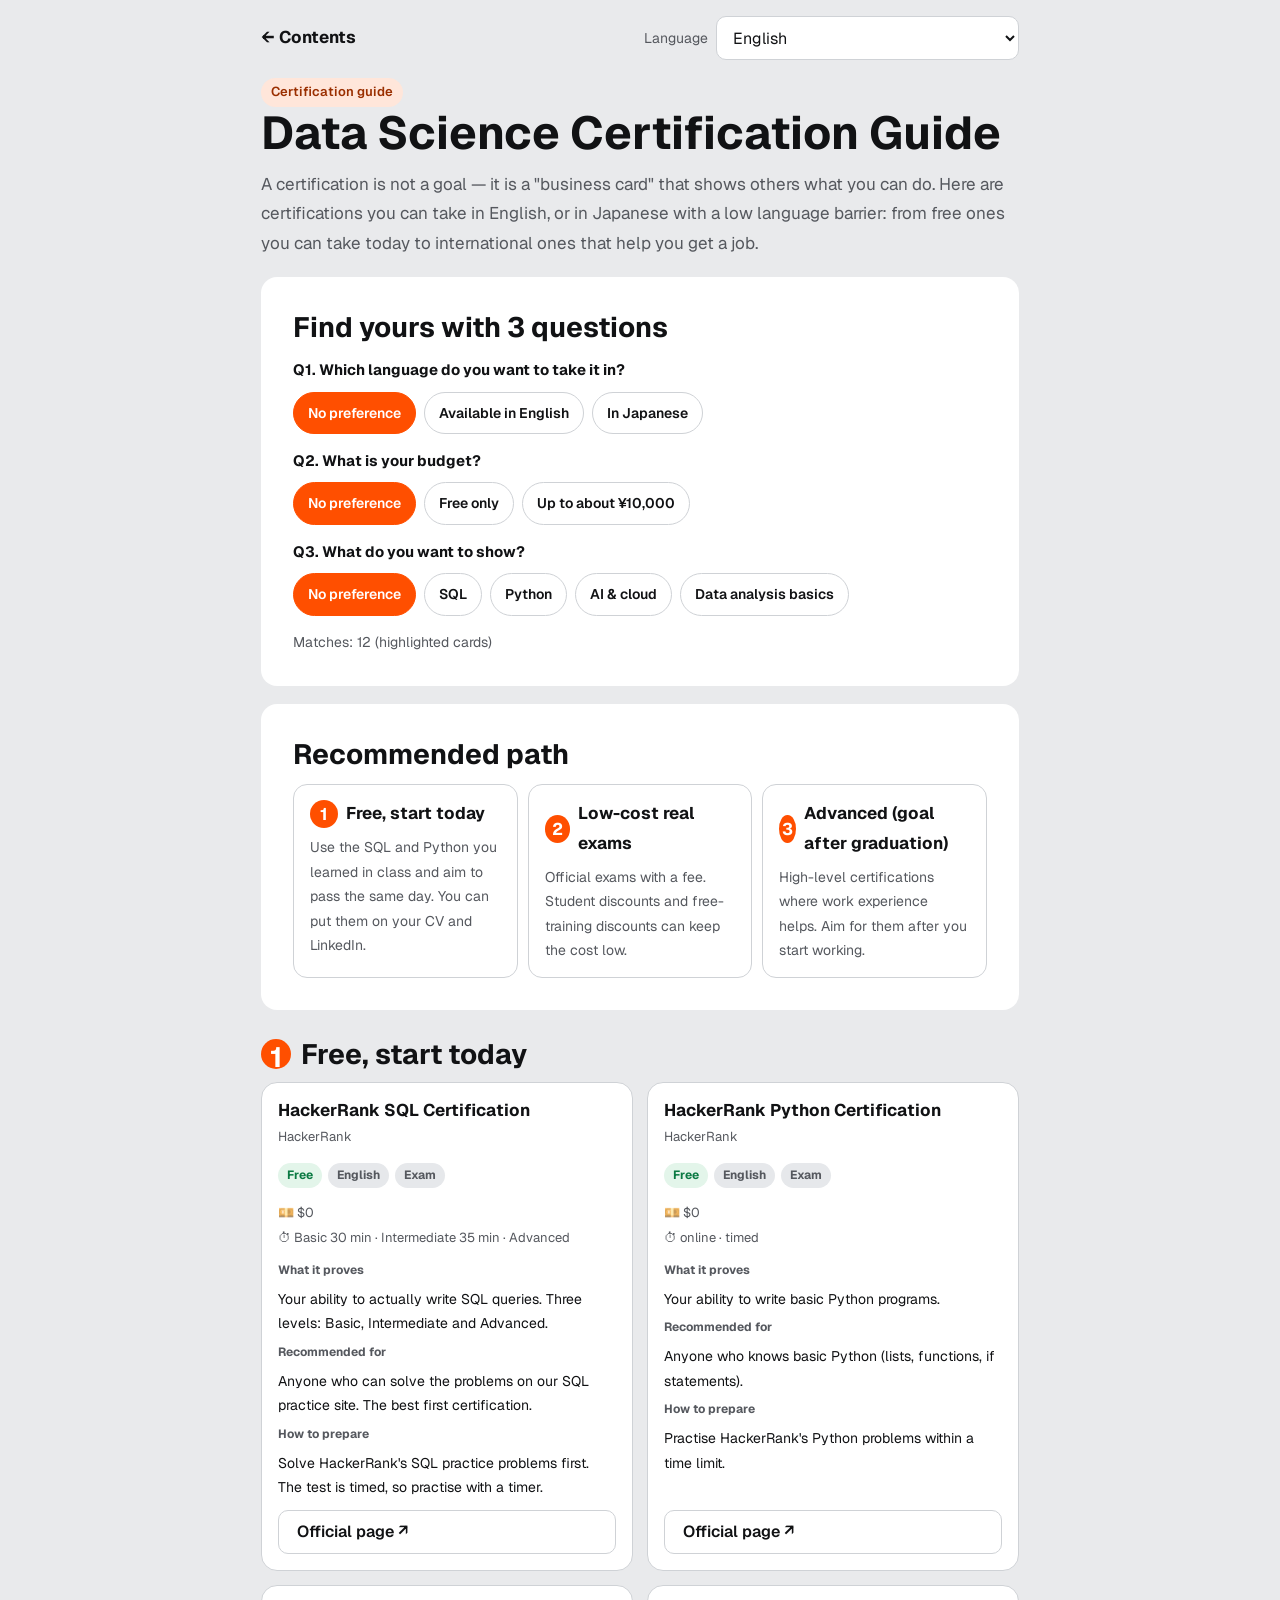
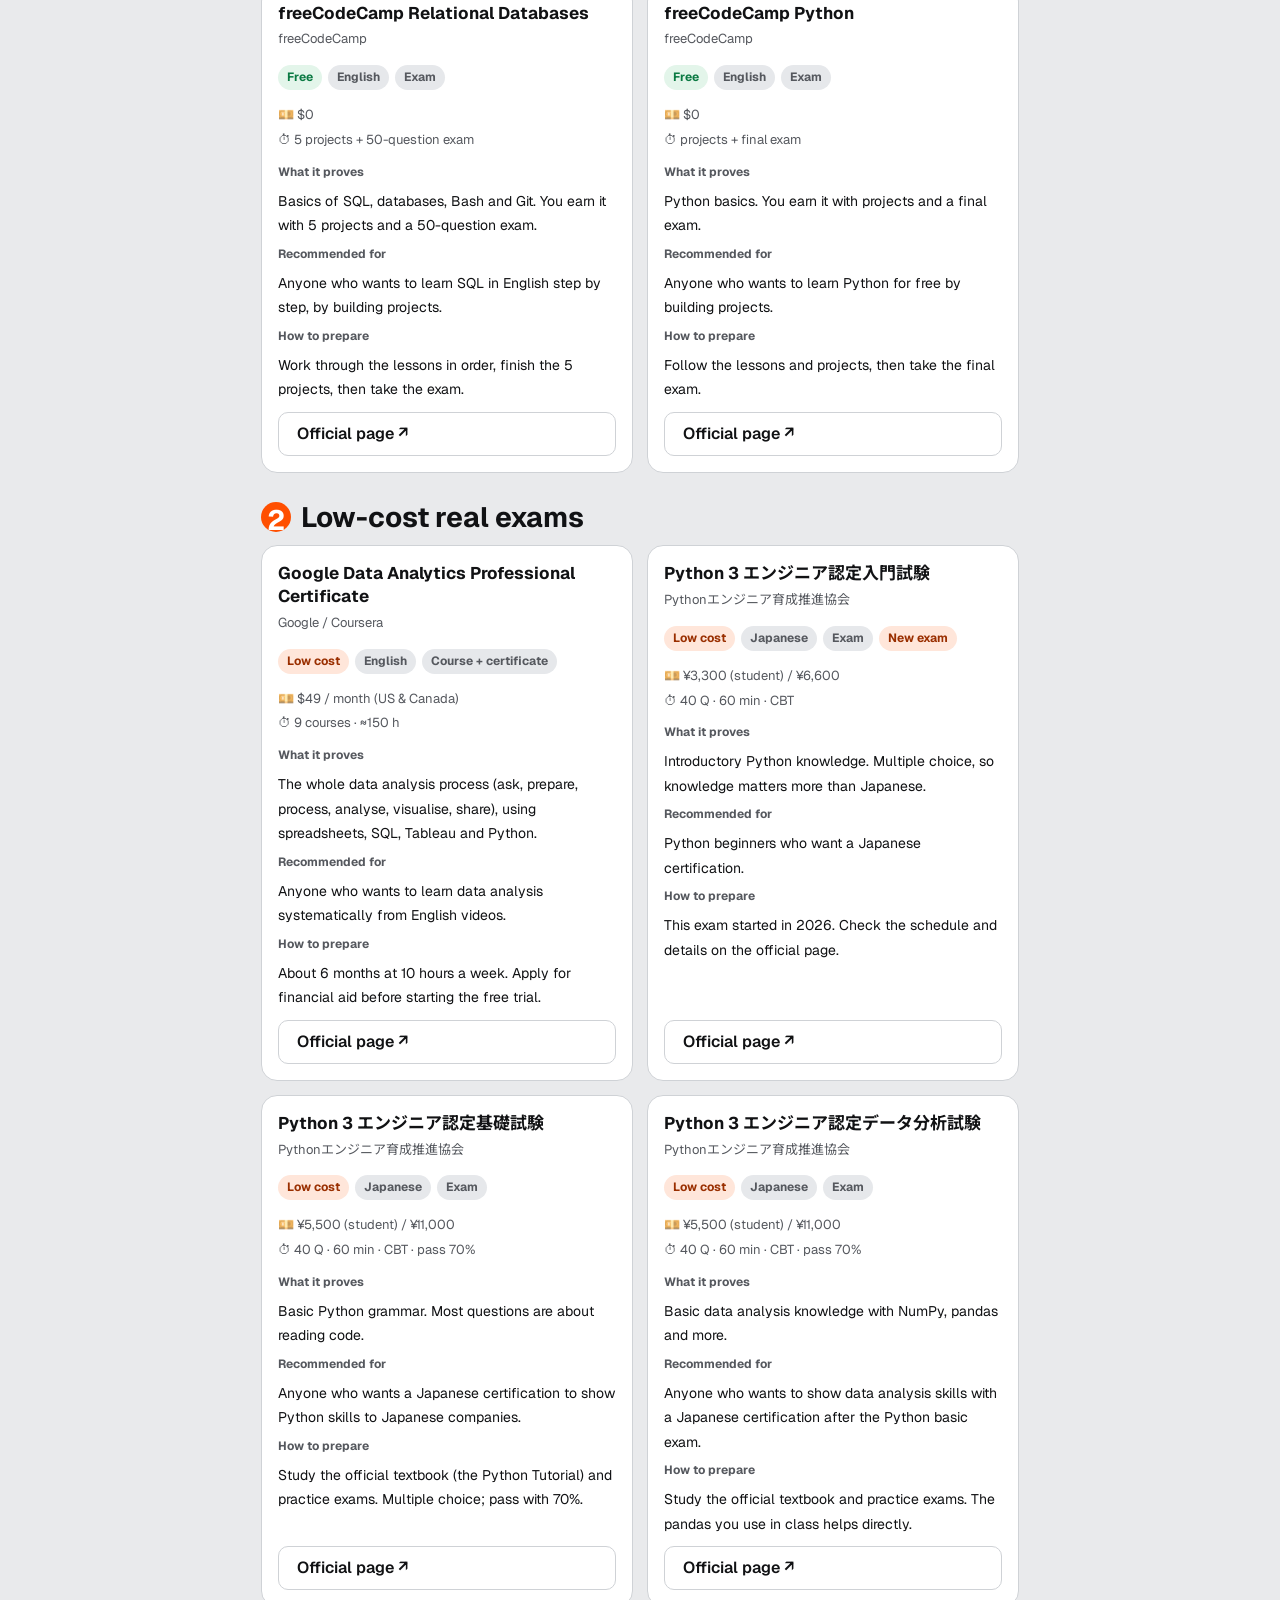
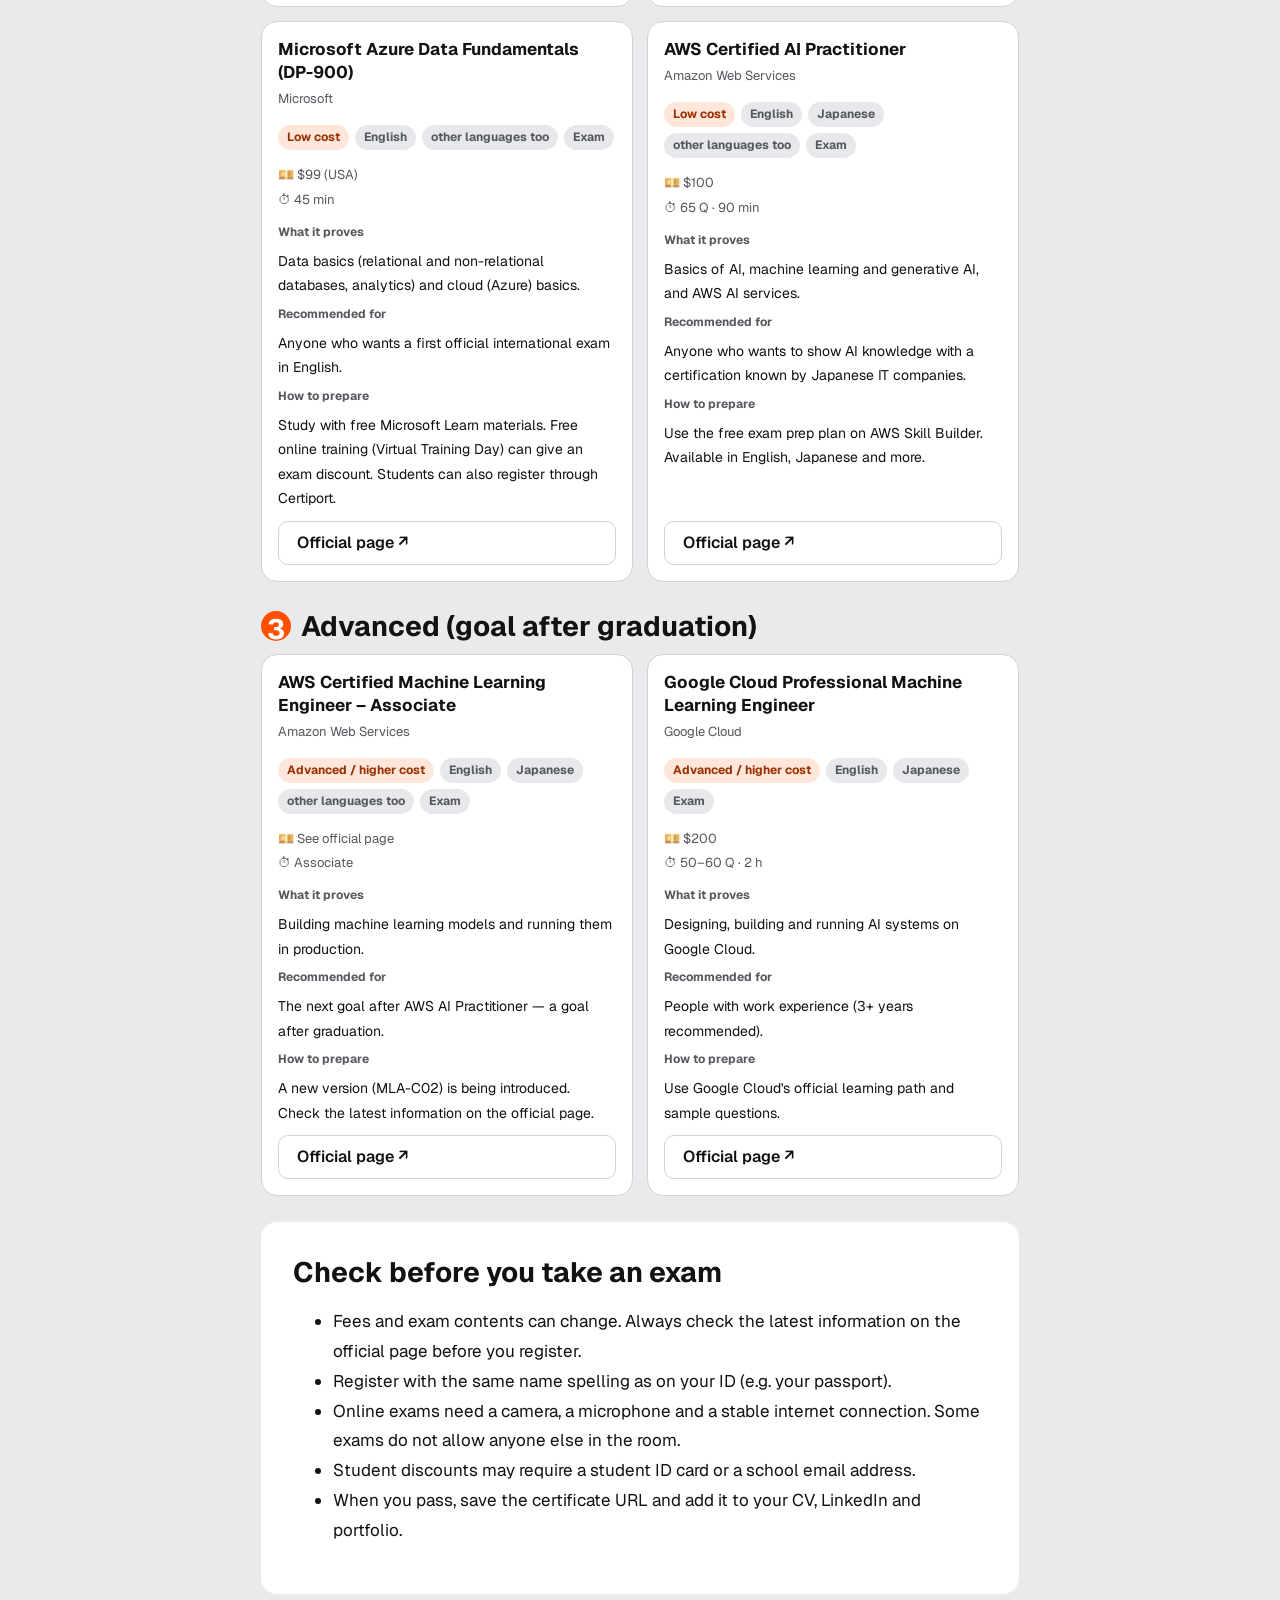
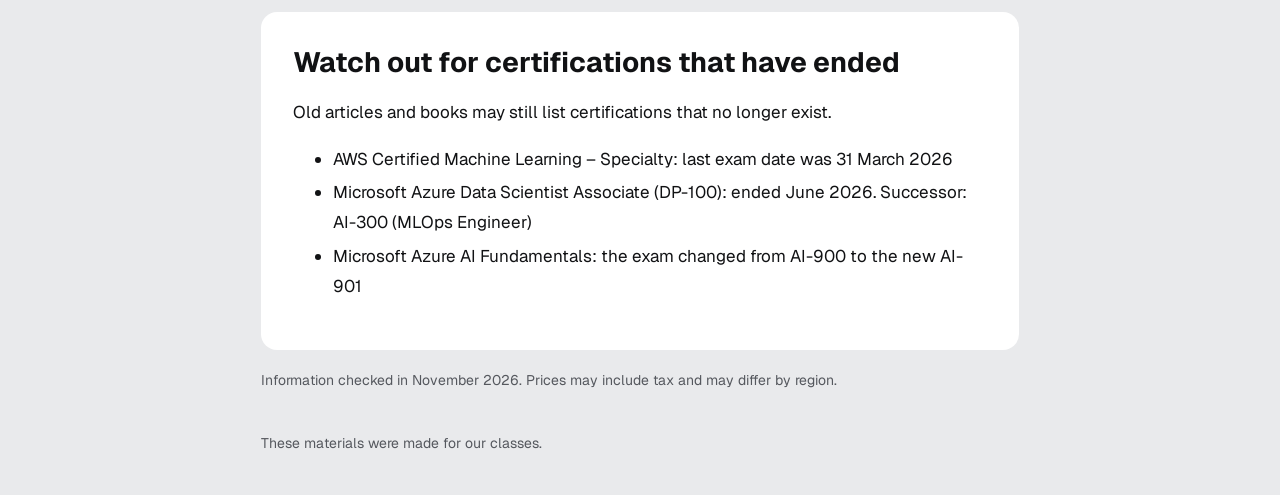
==== certs/index.html @ dbba9bb7 "資格ガイドページを追加(12資格・3つの質問で絞り込み・おすすめの進み方・注意点、11言語) Co-Authored-By: Claude Opus 5.5 <noreply@anthropic.co" ====
<!DOCTYPE html>
<html lang="ja">
<head>
<meta charset="utf-8">
<meta name="viewport" content="width=device-width, initial-scale=1">
<title>資格ガイド</title>
<link rel="preconnect" href="https://fonts.googleapis.com"><link rel="preconnect" href="https://fonts.gstatic.com" crossorigin>
<link href="https://fonts.googleapis.com/css2?family=Geist:wght@400;600;700&family=Noto+Sans+JP:wght@400;700&family=Noto+Sans+SC:wght@400;700&family=Noto+Sans+Devanagari:wght@400;700&family=Noto+Sans+Bengali:wght@400;700&family=Noto+Sans+Sinhala:wght@400;700&family=Noto+Sans+Myanmar:wght@400;700&display=swap" rel="stylesheet">
<link rel="stylesheet" href="../assets/style.css?v=20261126a">
<style>
.finder{display:grid;gap:14px}
.fq{display:grid;gap:8px}
.fq b{font-size:15px}
.seg{display:flex;flex-wrap:wrap;gap:8px}
.seg button{font:inherit;font-size:14px;font-weight:600;padding:8px 14px;border-radius:999px;border:1px solid var(--rule);background:var(--card);color:var(--ink);cursor:pointer}
.seg button.on{background:var(--acc);border-color:var(--acc);color:#fff}
.count{font-size:14px;color:var(--sub)}
.steps{display:grid;gap:10px;grid-template-columns:repeat(auto-fit,minmax(220px,1fr))}
.stp{border-radius:14px;padding:14px 16px;background:var(--card);border:1px solid var(--rule)}
.stp .n{display:inline-grid;place-items:center;width:28px;height:28px;border-radius:50%;background:var(--acc);color:#fff;font-weight:700;margin-right:8px}
.stp h3{margin:0 0 6px;font-size:17px;display:flex;align-items:center}
.stp p{margin:0;font-size:14px;color:var(--sub)}
.grid{display:grid;gap:14px;grid-template-columns:repeat(auto-fill,minmax(300px,1fr))}
.cc{border-radius:16px;padding:16px;background:var(--card);border:1px solid var(--rule);display:flex;flex-direction:column;gap:10px}
.cc.dim{opacity:.35}
.cc.hit{border-color:var(--acc);box-shadow:0 0 0 2px var(--accsoft)}
.cc h3{margin:0;font-size:17px;line-height:1.35}
.cc .org{font-size:13px;color:var(--sub);margin-top:-6px}
.cc .chips{display:flex;flex-wrap:wrap;gap:6px}
.cc .k{font-size:12px;font-weight:700;padding:2px 9px;border-radius:999px;background:var(--accsoft);color:var(--acctext);white-space:nowrap}
.cc .k.g{background:light-dark(#e6e8eb,#2a2d31);color:var(--sub)}
.cc .k.free{background:light-dark(#e3f5ea,#0f2a1c);color:var(--ok)}
.cc dl{margin:0;display:grid;gap:6px;font-size:14px}
.cc dt{font-size:12px;color:var(--sub);font-weight:700}
.cc dd{margin:0}
.cc .meta{font-size:13px;color:var(--sub);display:grid;gap:2px}
.cc .go{margin-top:auto}
.stepH{margin:26px 0 10px;display:flex;align-items:center;gap:10px}
.stepH .n{display:inline-grid;place-items:center;width:30px;height:30px;border-radius:50%;background:var(--acc);color:#fff;font-weight:700}
.retired li{margin:4px 0}
</style>
</head>
<body>
<div class="wrap">
 <div class="top"><a class="home" id="home" href="../index.html">← <span data-t="toc"></span></a><label class="langsel"><span data-t="lang"></span><select id="lang"></select></label></div>
 <main id="main"></main>
 <footer data-t="footer"></footer>
</div>
<script src="../assets/core.js?v=20261126a"></script>
<script src="data.js?v=20261126a"></script>
<script>
{
const { rb, esc, fill, detect, loadAll, langSelect, apply, fillText, plain } = window.AI;
const C = window.CERTS;
let lang = detect(), L, u;
const sel = { lang: "any", cost: "any", skill: "any" };
const main = document.getElementById("main");

function match(c) {
  if (sel.lang === "en" && !c.langs.includes("en")) return false;
  if (sel.lang === "ja" && !c.langs.includes("ja")) return false;
  if (sel.cost === "free" && c.cost !== "free") return false;
  if (sel.cost === "low" && c.cost === "mid") return false;
  if (sel.skill !== "any" && !c.skills.includes(sel.skill)) return false;
  return true;
}
const langChip = c => c.langs.map(l => `<span class="k g">${rb(L.langName[l])}</span>`).join("");
function card(c) {
  const T = L.c[c.id], on = match(c), any = sel.lang !== "any" || sel.cost !== "any" || sel.skill !== "any";
  return `<article class="cc ${on ? (any ? "hit" : "") : "dim"}">
    <h3>${esc(c.name)}</h3><div class="org">${esc(c.org)}</div>
    <div class="chips"><span class="k ${c.cost === "free" ? "free" : ""}">${rb(L.costName[c.cost])}</span>${langChip(c)}<span class="k g">${rb(c.course ? L.typeCourse : L.typeExam)}</span>${c.isNew ? `<span class="k">${rb(L.newTag)}</span>` : ""}</div>
    <div class="meta"><span>💴 ${esc(c.price === "—" ? plain(L.seeOfficial) : c.price)}</span><span>⏱ ${esc(c.fmt)}</span></div>
    <dl><dt>${rb(L.dtWhat)}</dt><dd>${rb(T.what)}</dd><dt>${rb(L.dtWho)}</dt><dd>${rb(T.who)}</dd><dt>${rb(L.dtPrep)}</dt><dd>${rb(T.prep)}</dd></dl>
    <a class="btn go" href="${c.url}" target="_blank" rel="noopener">${rb(L.official)} ↗</a>
  </article>`;
}
function seg(key, opts) {
  return `<div class="seg" data-k="${key}">${opts.map(([v, t]) => `<button type="button" data-v="${v}" class="${sel[key] === v ? "on" : ""}">${rb(t)}</button>`).join("")}</div>`;
}
function draw() {
  const n = C.filter(match).length;
  const list = [1, 2, 3].map(s => `<h2 class="stepH"><span class="n">${s}</span>${rb(L.stepTitle[s - 1])}</h2><div class="grid">${C.filter(c => c.step === s).map(card).join("")}</div>`).join("");
  main.innerHTML = `<span class="tag">${rb(L.tag)}</span><h1>${rb(L.title)}</h1><p class="note" style="font-size:17px;margin-top:0">${rb(L.lead)}</p>
  <section class="card"><h2>${rb(L.findH)}</h2><div class="finder">
    <div class="fq"><b>Q1. ${rb(L.q1)}</b>${seg("lang", [["any", L.any], ["en", L.q1en], ["ja", L.q1ja]])}</div>
    <div class="fq"><b>Q2. ${rb(L.q2)}</b>${seg("cost", [["any", L.any], ["free", L.q2free], ["low", L.q2low]])}</div>
    <div class="fq"><b>Q3. ${rb(L.q3)}</b>${seg("skill", [["any", L.any], ["sql", "SQL"], ["python", "Python"], ["ai", L.q3ai], ["basics", L.q3basics]])}</div>
    <div class="count">${rb(fill(L.count, { n }))}</div></div></section>
  <section class="card"><h2>${rb(L.routeH)}</h2><div class="steps">${[0, 1, 2].map(i => `<div class="stp"><h3><span class="n">${i + 1}</span>${rb(L.stepTitle[i])}</h3><p>${rb(L.stepText[i])}</p></div>`).join("")}</div></section>
  ${list}
  <section class="card" style="margin-top:26px"><h2>${rb(L.tipsH)}</h2><ul>${L.tips.map(t => `<li>${rb(t)}</li>`).join("")}</ul></section>
  <section class="card"><h2>${rb(L.retiredH)}</h2><p>${rb(L.retiredLead)}</p><ul class="retired">${L.retired.map(t => `<li>${rb(t)}</li>`).join("")}</ul></section>
  <p class="note">${rb(L.checked)}</p>`;
  main.querySelectorAll(".seg").forEach(s => s.querySelectorAll("button").forEach(b => b.onclick = () => { sel[s.dataset.k] = b.dataset.v; draw(); }));
}
async function render() {
  const [U, D] = await loadAll(["../assets/i18n", "i18n"], lang);
  u = U.ui; L = D;
  apply(lang); fillText(u);
  document.getElementById("home").href = `../index.html?lang=${lang}`;
  document.title = plain(L.title);
  draw();
}
langSelect(document.getElementById("lang"), lang, v => { lang = v; render(); });
render();
}
</script>
</body>
</html>
---- assets/style.css ----
/* VOICE: friendly classroom material, clear and calm
   IDEA: a route map of lessons; each lesson is a station
   PICTURE: big interactive tools (binary cards, pixel grid, sound wave)
   COLOUR and TYPE: aluminium ground, black ink, one orange pointer; Geist + Noto
   LAYOUT: one readable column for reading, 16:9 stage for slides */
:root{color-scheme:light dark;--bg:light-dark(#e9eaec,#141517);--card:light-dark(#fff,#1d1f22);--ink:light-dark(#111214,#eceef0);--sub:light-dark(#55585e,#a3a7ae);--line:light-dark(#111214,#d8dbe0);--rule:light-dark(#cfd2d6,#2e3136);--acc:#ff4f00;--accsoft:light-dark(#ffe6da,#3a1c0f);--acctext:light-dark(#9a2f00,#ffb08c);--ok:light-dark(#0b7a43,#5fd39a);--ng:light-dark(#b3261e,#ff8a80)}
:root[data-theme=light]{color-scheme:light}:root[data-theme=dark]{color-scheme:dark}
*{box-sizing:border-box;min-width:0}
body{margin:0;background:var(--bg);color:var(--ink);font:17px/1.75 "Geist","Noto Sans JP","Noto Sans SC","Noto Sans Devanagari","Noto Sans Bengali","Noto Sans Sinhala","Noto Sans Myanmar",system-ui,sans-serif;overflow-x:clip}
html:lang(my) body{line-height:1.95}
rt{font-size:.55em;color:var(--sub)}
a{color:inherit;text-decoration-color:var(--acc);text-underline-offset:3px}
h1{font-size:clamp(30px,5vw,46px);line-height:1.15;margin:0 0 10px;text-wrap:balance}
h2{font-size:clamp(22px,3vw,28px);line-height:1.3;margin:0 0 12px}
h3{font-size:18px;margin:18px 0 8px}
.wrap{max-width:860px;margin:0 auto;padding:0 max(4vw,16px)}
.top{display:flex;justify-content:space-between;align-items:center;gap:12px;flex-wrap:wrap;padding:16px 0}
.top a.home{font-weight:700;text-decoration:none}
.langsel{display:flex;align-items:center;gap:8px;font-size:14px;color:var(--sub)}
.langsel span{white-space:nowrap}
select,input[type=text]{min-height:44px;font:inherit;font-size:16px;color:var(--ink);background:var(--card);border:1px solid var(--rule);border-radius:10px;padding:0 12px;max-width:100%}
select:focus-visible,input:focus-visible,button:focus-visible,a:focus-visible{outline:3px solid var(--acc);outline-offset:2px}
.btn{min-height:44px;padding:0 18px;border-radius:10px;border:1px solid var(--rule);background:var(--card);color:var(--ink);font:inherit;font-size:16px;font-weight:600;cursor:pointer;display:inline-flex;align-items:center;gap:6px;text-decoration:none}
.btn:hover{border-color:var(--ink)}
.btn.primary{background:var(--acc);border-color:var(--acc);color:#fff}
.card{background:var(--card);border-radius:16px;padding:clamp(18px,3vw,32px);margin:18px 0}
.tag{display:inline-block;font-size:13px;font-weight:600;background:var(--accsoft);color:var(--acctext);padding:3px 10px;border-radius:999px}
.note{font-size:14px;color:var(--sub)}
.goal li,.sum li{margin:4px 0}
.goalbox{border:2px solid var(--acc);border-radius:16px;padding:6px 22px 14px;background:var(--card)}
/* tools */
.tool{background:var(--bg);border-radius:14px;padding:16px;margin:16px 0}
.tool h3{margin-top:0}
.tool .help{font-size:14px;color:var(--sub);margin:0 0 12px}
.bits{display:grid;grid-template-columns:repeat(8,minmax(0,1fr));gap:6px}
.bit{border:2px solid var(--line);border-radius:10px;background:var(--card);color:var(--ink);font:inherit;cursor:pointer;padding:8px 2px;display:flex;flex-direction:column;align-items:center;gap:2px;min-height:76px}
.bit .v{font-size:13px;color:var(--sub)}
.bit .b{font-size:26px;font-weight:700;line-height:1}
.bit[aria-pressed=true]{background:var(--ink);color:var(--bg);border-color:var(--ink)}
.bit[aria-pressed=true] .v{color:var(--bg)}
.readout{display:flex;flex-wrap:wrap;gap:8px 24px;align-items:baseline;margin-top:12px}
.readout b{font-size:32px;font-variant-numeric:tabular-nums}
.challenge{display:flex;flex-wrap:wrap;gap:8px 14px;align-items:center;margin-top:10px}
.okmsg{color:var(--ok);font-weight:700}
.chars{width:100%;border-collapse:collapse;margin-top:12px;font-size:15px}
.chars th,.chars td{text-align:left;padding:6px 8px;border-bottom:1px solid var(--rule);vertical-align:top}
.chars th{font-size:13px;color:var(--sub);font-weight:500}
.chars td.c{font-size:24px}
.chars code{font-family:ui-monospace,SFMono-Regular,Menlo,monospace;font-size:13px;overflow-wrap:anywhere}
.pxwrap{display:flex;flex-wrap:wrap;gap:16px;align-items:flex-start}
.px{display:grid;grid-template-columns:repeat(8,30px);gap:2px;background:var(--rule);padding:2px;border-radius:6px;touch-action:none}
.px button{width:30px;height:30px;border:0;padding:0;background:#fff;cursor:pointer}
.px button[aria-pressed=true]{background:#111214}
.pxcode{font-family:ui-monospace,SFMono-Regular,Menlo,monospace;font-size:16px;line-height:32px;margin:0;letter-spacing:2px}
.colwrap{display:flex;flex-wrap:wrap;gap:16px;align-items:center}
.swatch{width:120px;height:120px;border-radius:14px;border:1px solid var(--rule)}
.sliders{flex:1 1 220px;display:grid;gap:8px}
.sliders label{display:grid;grid-template-columns:3.5em minmax(0,1fr) 3em;gap:8px;align-items:center;font-size:15px}
.sliders output{font-variant-numeric:tabular-nums;text-align:right}
input[type=range]{width:100%;accent-color:var(--acc);min-height:32px}
.wave svg{width:100%;height:auto;display:block;background:var(--card);border-radius:10px}
/* quiz */
.q{border-top:1px solid var(--rule);padding:14px 0}
.q:first-of-type{border-top:0}
.q p{font-weight:600;margin:0 0 8px}
.opts{display:grid;gap:8px}
.opts label{display:flex;gap:10px;align-items:center;background:var(--bg);border-radius:10px;padding:8px 12px;cursor:pointer;min-height:44px}
.opts input{width:20px;height:20px;accent-color:var(--acc);flex:none}
.fb{margin:8px 0 0;font-size:15px}
.fb.ok b{color:var(--ok)}.fb.ng b{color:var(--ng)}
.err{color:var(--ng);font-size:14px;margin:8px 0 0}
.score{font-size:22px;font-weight:700;margin:12px 0}
footer{padding:24px 0 40px;font-size:14px;color:var(--sub)}
@media(max-width:520px){.px{grid-template-columns:repeat(8,26px)}.px button{width:26px;height:26px}.bit .b{font-size:20px}.bit{min-height:64px}.bits{gap:4px}}
@media(prefers-reduced-motion:no-preference){.bit{transition:background .15s,color .15s}}
/* encodings */
.chips{display:flex;flex-wrap:wrap;gap:6px;margin:4px 0}
.chip{min-height:40px;min-width:44px;padding:0 12px;border-radius:999px;border:1px solid var(--rule);background:var(--card);color:var(--ink);font:inherit;font-size:18px;cursor:pointer}
.chip:hover{border-color:var(--ink)}
.enccard{background:var(--card);border-radius:12px;padding:12px;margin-top:12px}
.encch{font-size:44px;line-height:1.2;display:flex;align-items:baseline;gap:14px;flex-wrap:wrap}
.encch span{font-size:14px;color:var(--sub);font-family:ui-monospace,SFMono-Regular,Menlo,monospace}
.chars.enc th span{display:block;font-size:12px;color:var(--sub);font-weight:400}
.chars.enc tbody th{font-weight:600;font-size:14px;white-space:nowrap;color:var(--ink)}
.chars.enc code.hx{font-size:17px;font-weight:700;color:var(--acctext)}
.chars.enc tr.no td{color:var(--sub)}
.mojisel{display:flex;flex-wrap:wrap;gap:8px 12px;align-items:flex-end;margin:10px 0}
.mojisel label{display:grid;gap:2px;font-size:14px;color:var(--sub)}
.mojisel .arrow{font-size:24px;padding-bottom:6px}
.mojiout{background:var(--card);border-radius:12px;padding:12px;display:grid;gap:8px;margin-top:8px}
.mojiout code{display:block;font-family:ui-monospace,SFMono-Regular,Menlo,monospace;font-size:14px;overflow-wrap:anywhere}
.o-res{font-size:28px;line-height:1.4;overflow-wrap:anywhere}
/* photo */
.photowrap{display:flex;flex-wrap:wrap;gap:16px;align-items:flex-start;margin-top:10px}
.mosaic{width:min(100%,384px);height:auto;image-rendering:pixelated;border-radius:8px;touch-action:none;cursor:crosshair;background:var(--card)}
.pxinfo{flex:1 1 260px}
.pxsw{height:56px;border-radius:10px;border:1px solid var(--rule);margin-bottom:6px}
.pxinfo table{width:100%}.pxinfo th{white-space:nowrap;padding-right:6px;font-size:13px;color:var(--sub);font-weight:500}.pxinfo td{white-space:nowrap;padding:6px 4px}.pxinfo code{font-size:13px}
.ch{display:inline-block;width:1.4em;text-align:center;border-radius:4px;font-weight:700;font-size:12px;color:#fff}
.ch0{background:#d62828}.ch1{background:#2a9d3a}.ch2{background:#1e5bd8}
/* horse racing */
.racehead{display:flex;flex-wrap:wrap;gap:4px 14px;align-items:baseline;margin:6px 0}
.racehead span{color:var(--sub);font-size:14px}
.racecard td,.racecard th{white-space:nowrap}
.racecard td.hn{font-weight:700}
.waku{display:inline-grid;place-items:center;width:26px;height:26px;border-radius:4px;border:1px solid #999;font-weight:700;font-size:14px}
.oddsrows{display:grid;gap:6px}
.orow{display:grid;grid-template-columns:minmax(0,9em) minmax(0,1fr) 4.5em 4.5em 4.8em;gap:8px;align-items:center;background:var(--card);border-radius:10px;padding:6px 10px;font-size:15px}
.orow .on{font-weight:600;overflow:hidden;text-overflow:ellipsis;white-space:nowrap}
.orow .ob,.orow .op{color:var(--sub);font-size:13px;text-align:right;white-space:nowrap}
.orow .oo{font-weight:700;font-size:20px;text-align:right;font-variant-numeric:tabular-nums;white-space:nowrap}
.orow.fav{outline:2px solid var(--acc)}
.osum{margin-top:10px;font-size:15px}
@media(max-width:560px){.orow{grid-template-columns:minmax(0,1fr) 5.4em 4.6em;}.orow input{grid-column:1/-1;grid-row:2}.orow .ob{display:none}}
/* lesson figures */
.pf{display:grid;grid-template-columns:minmax(0,1fr) 340px;gap:18px;align-items:center;margin:6px 0 14px}
.pf>p{margin:0}
.fig{margin:0;background:light-dark(#f6f7f8,#16181b);border:1px solid var(--rule);border-radius:12px;padding:8px}
.fig svg{display:block;width:100%;height:auto;font-family:Geist,"Noto Sans JP","Noto Sans SC","Noto Sans Devanagari","Noto Sans Bengali","Noto Sans Sinhala","Noto Sans Myanmar",sans-serif}
.fig.wide{grid-column:1/-1;max-width:420px;justify-self:center;width:100%}
.fig text{fill:var(--ink)}
.fig .fa{fill:var(--acc)}.fig .fs{fill:var(--sub)}.fig .fc{fill:var(--card)}.fig .fsoft{fill:var(--accsoft)}.fig .fat{fill:var(--acctext)}.fig .fok{fill:var(--ok)}.fig .fng{fill:var(--ng)}
.fig .sa{stroke:var(--acc)}.fig .sr{stroke:var(--rule)}.fig .sl{stroke:var(--line)}.fig .ss{stroke:var(--sub)}.fig .sok{stroke:var(--ok)}.fig .sng{stroke:var(--ng)}
.fig .land{fill:light-dark(#d9dde2,#33373d);stroke:var(--sub);stroke-width:.6}
@media (max-width:640px){.pf{grid-template-columns:1fr;gap:8px}.fig{max-width:380px;width:100%;justify-self:center}}
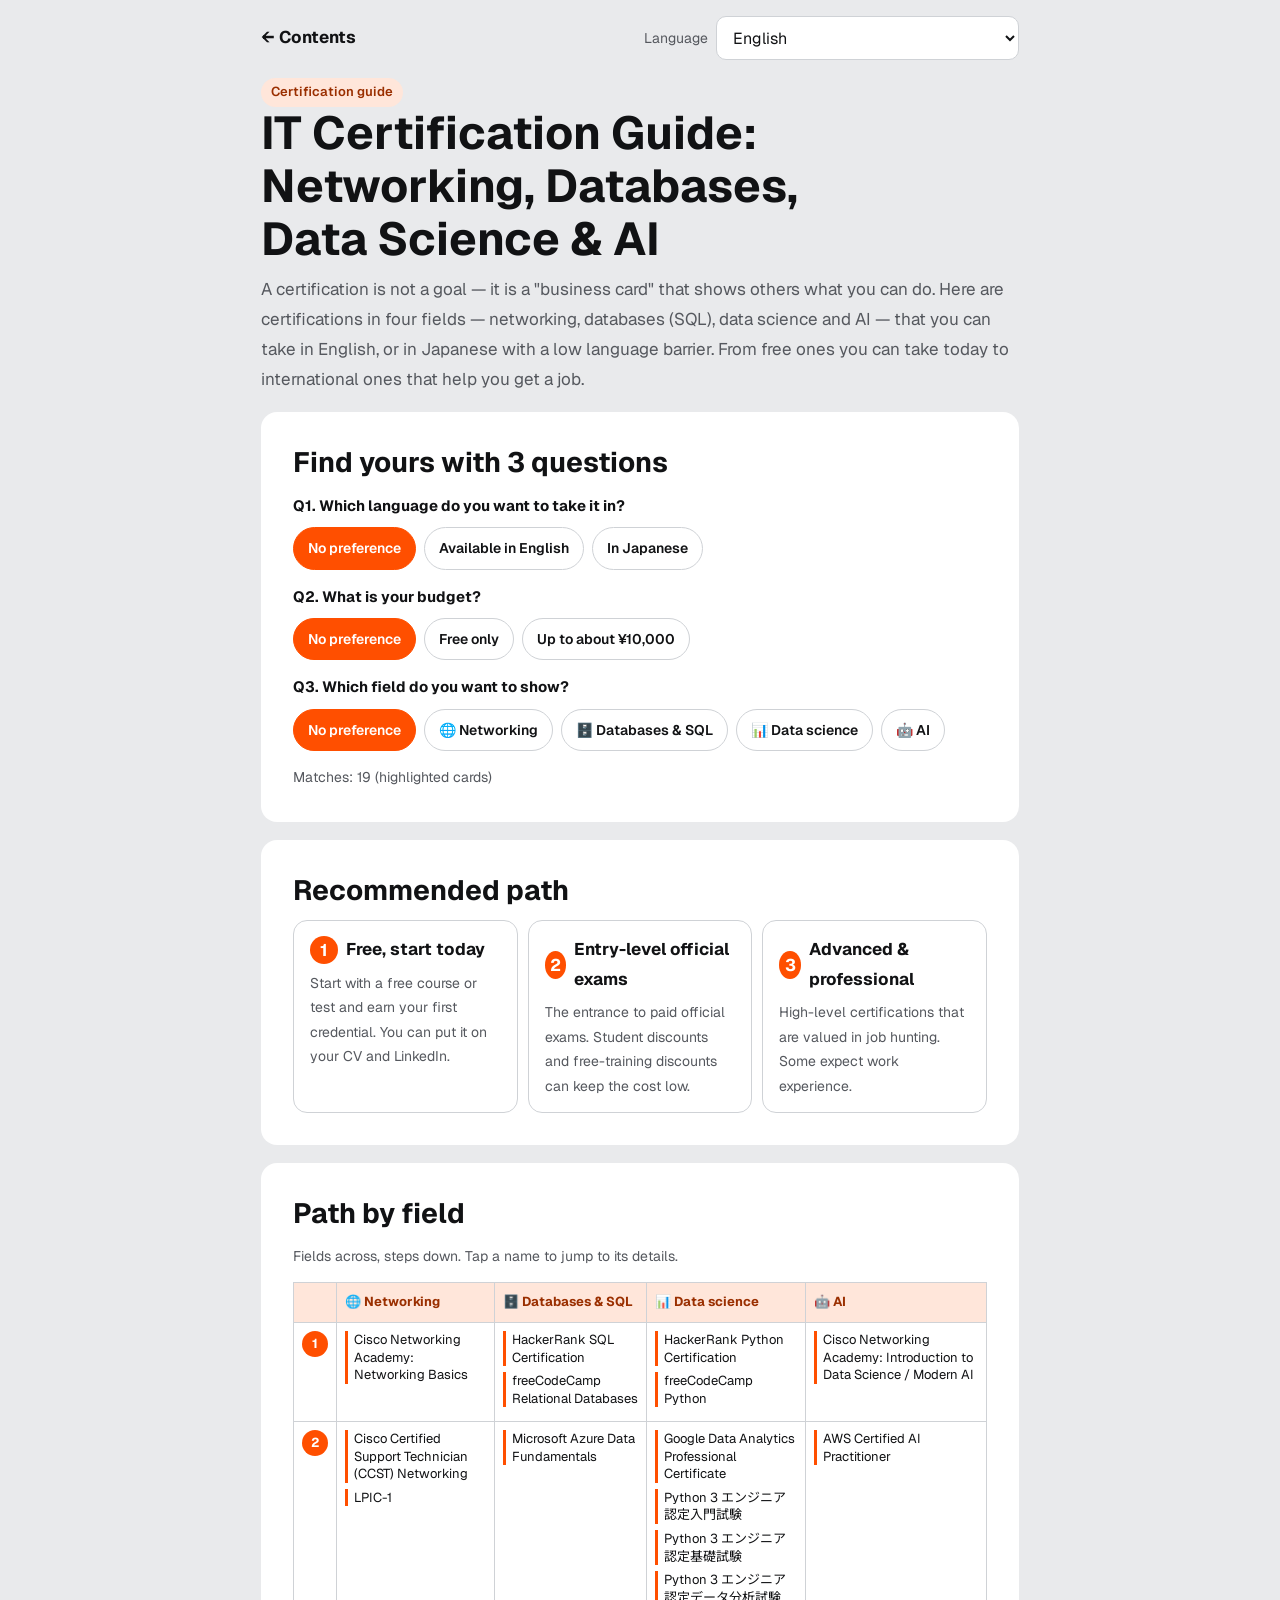
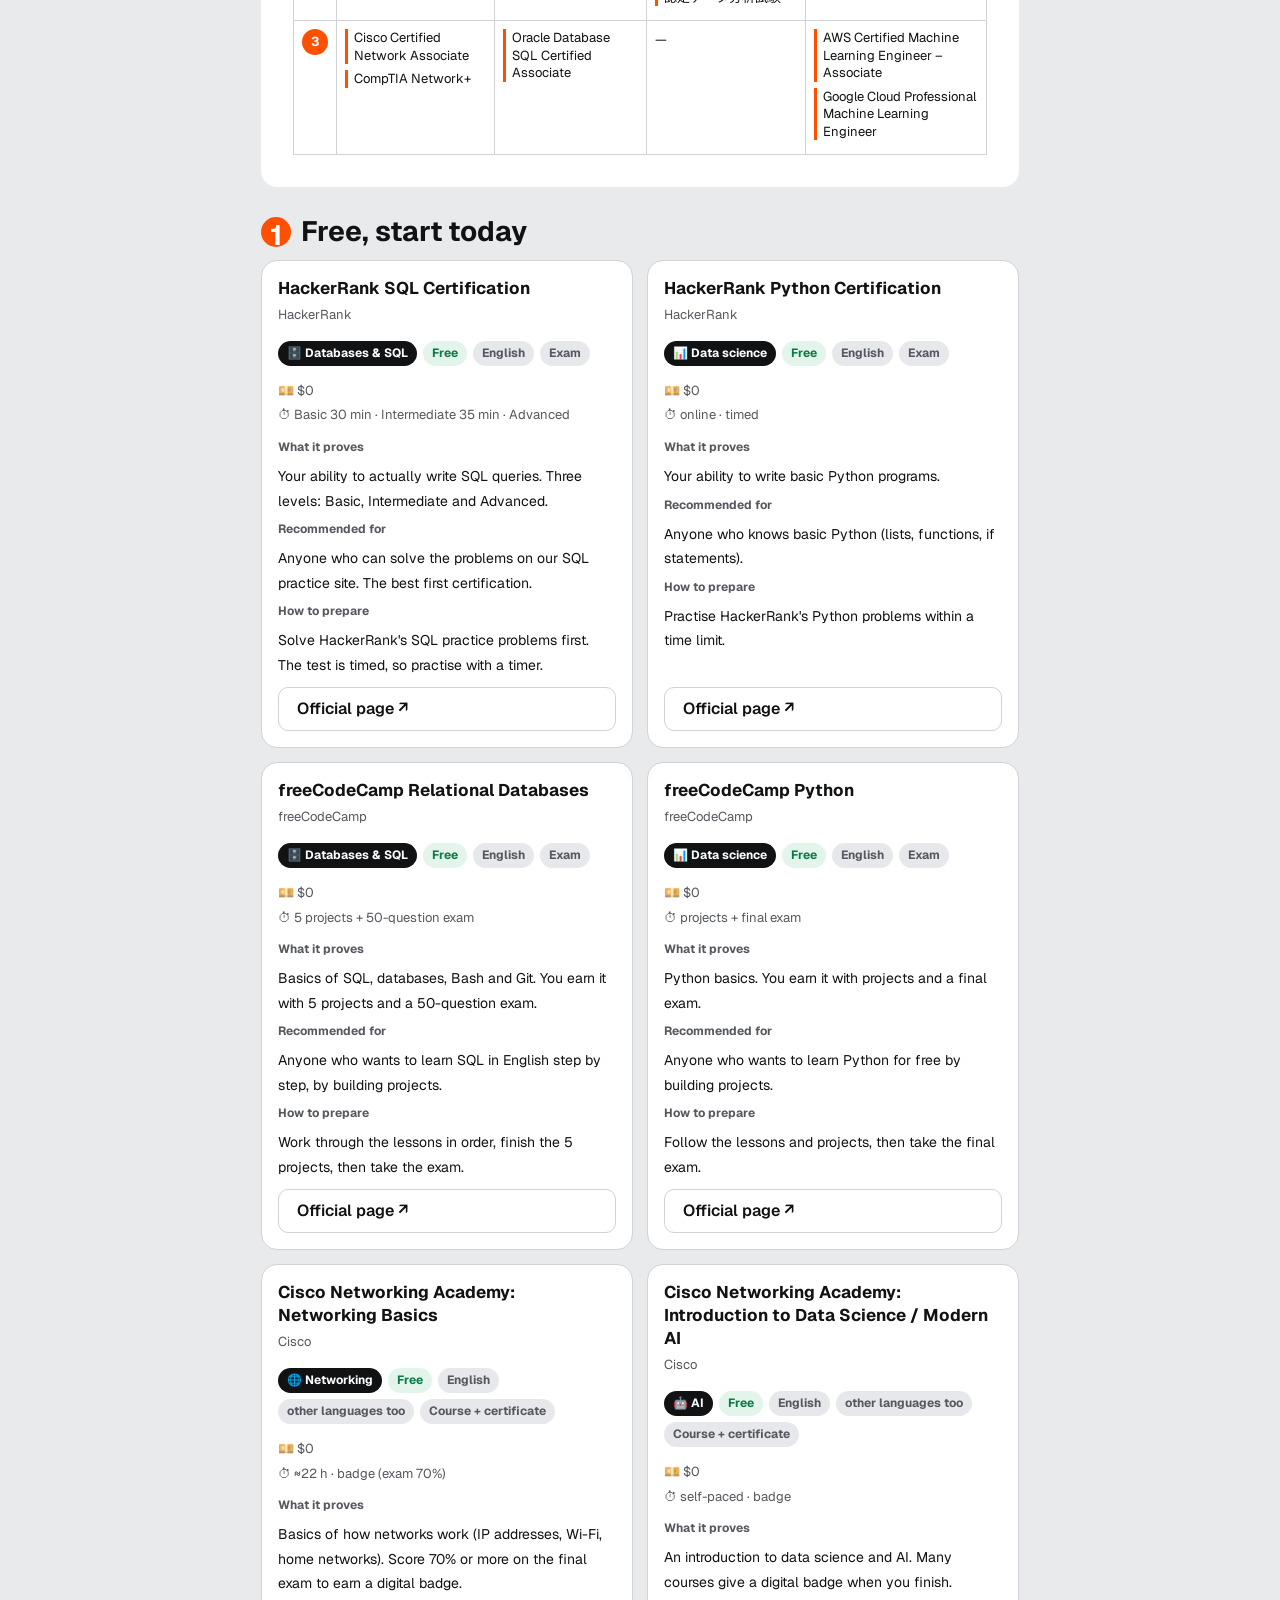
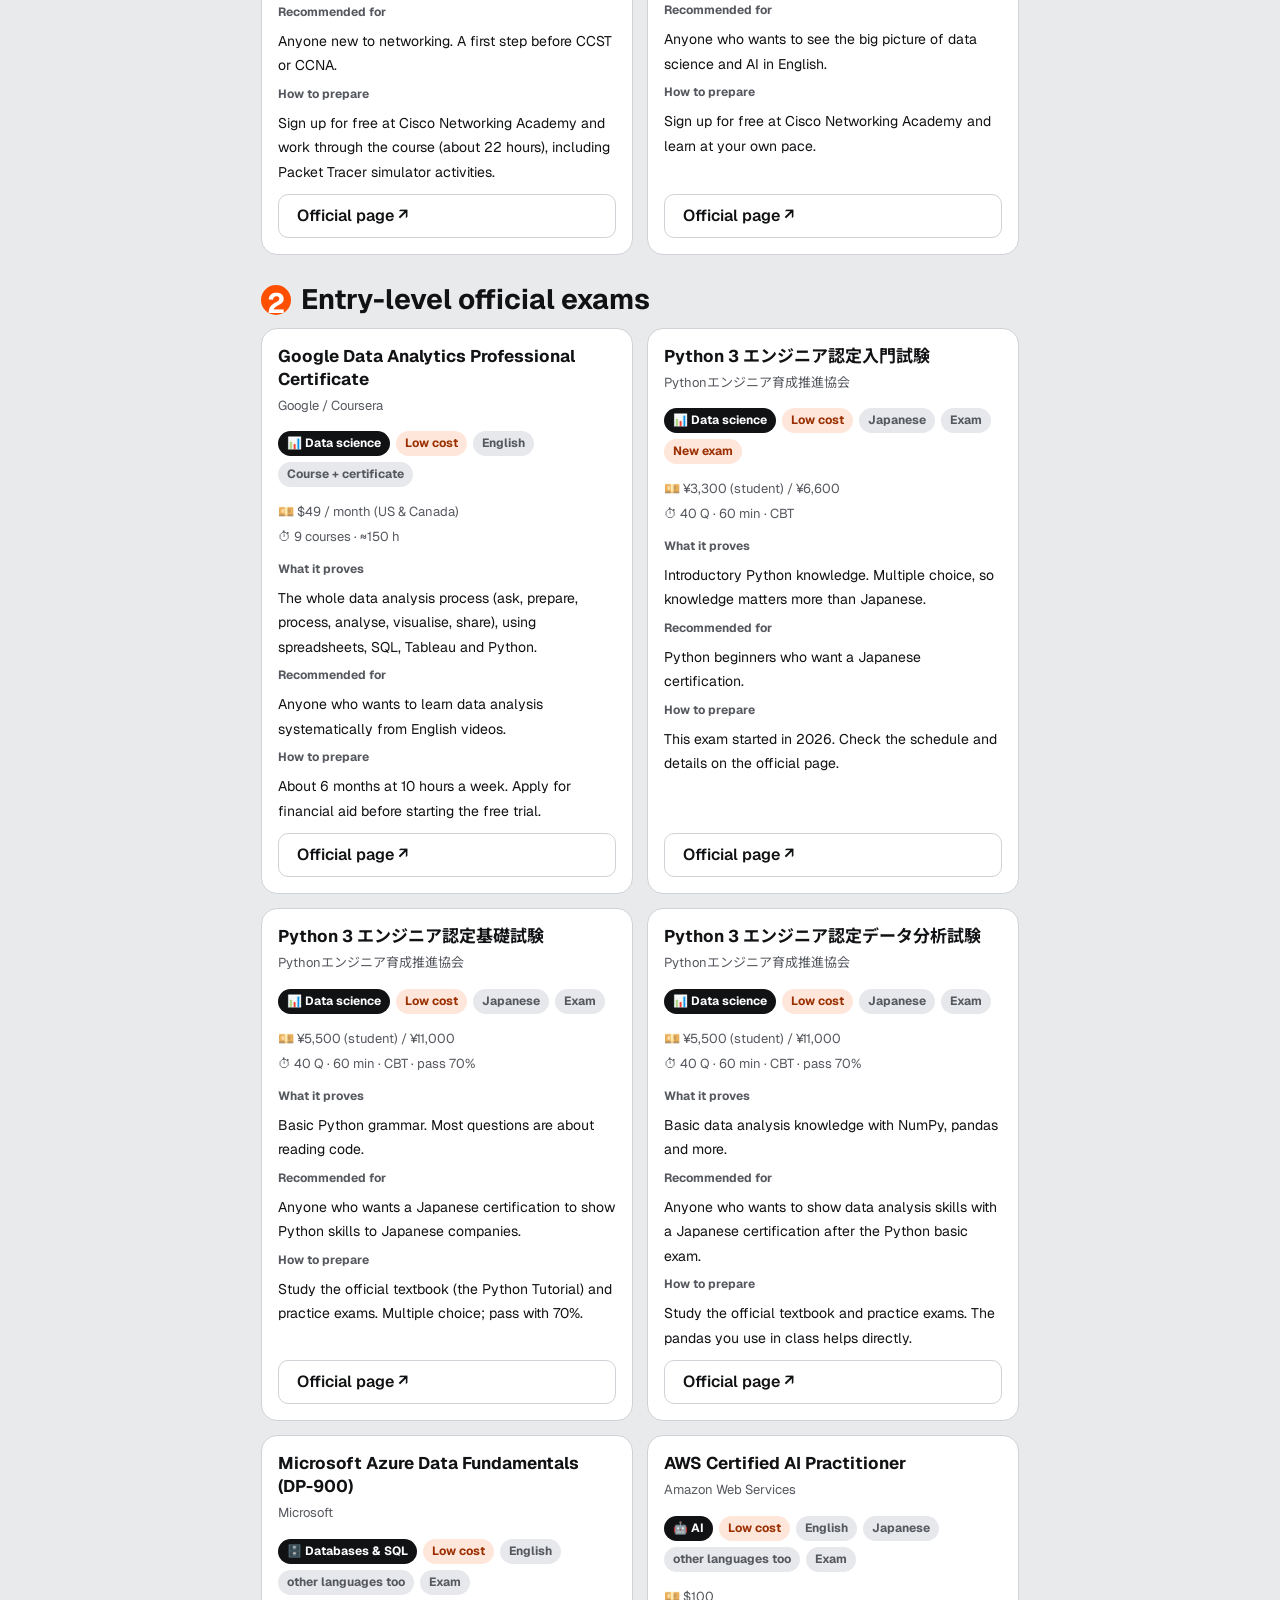
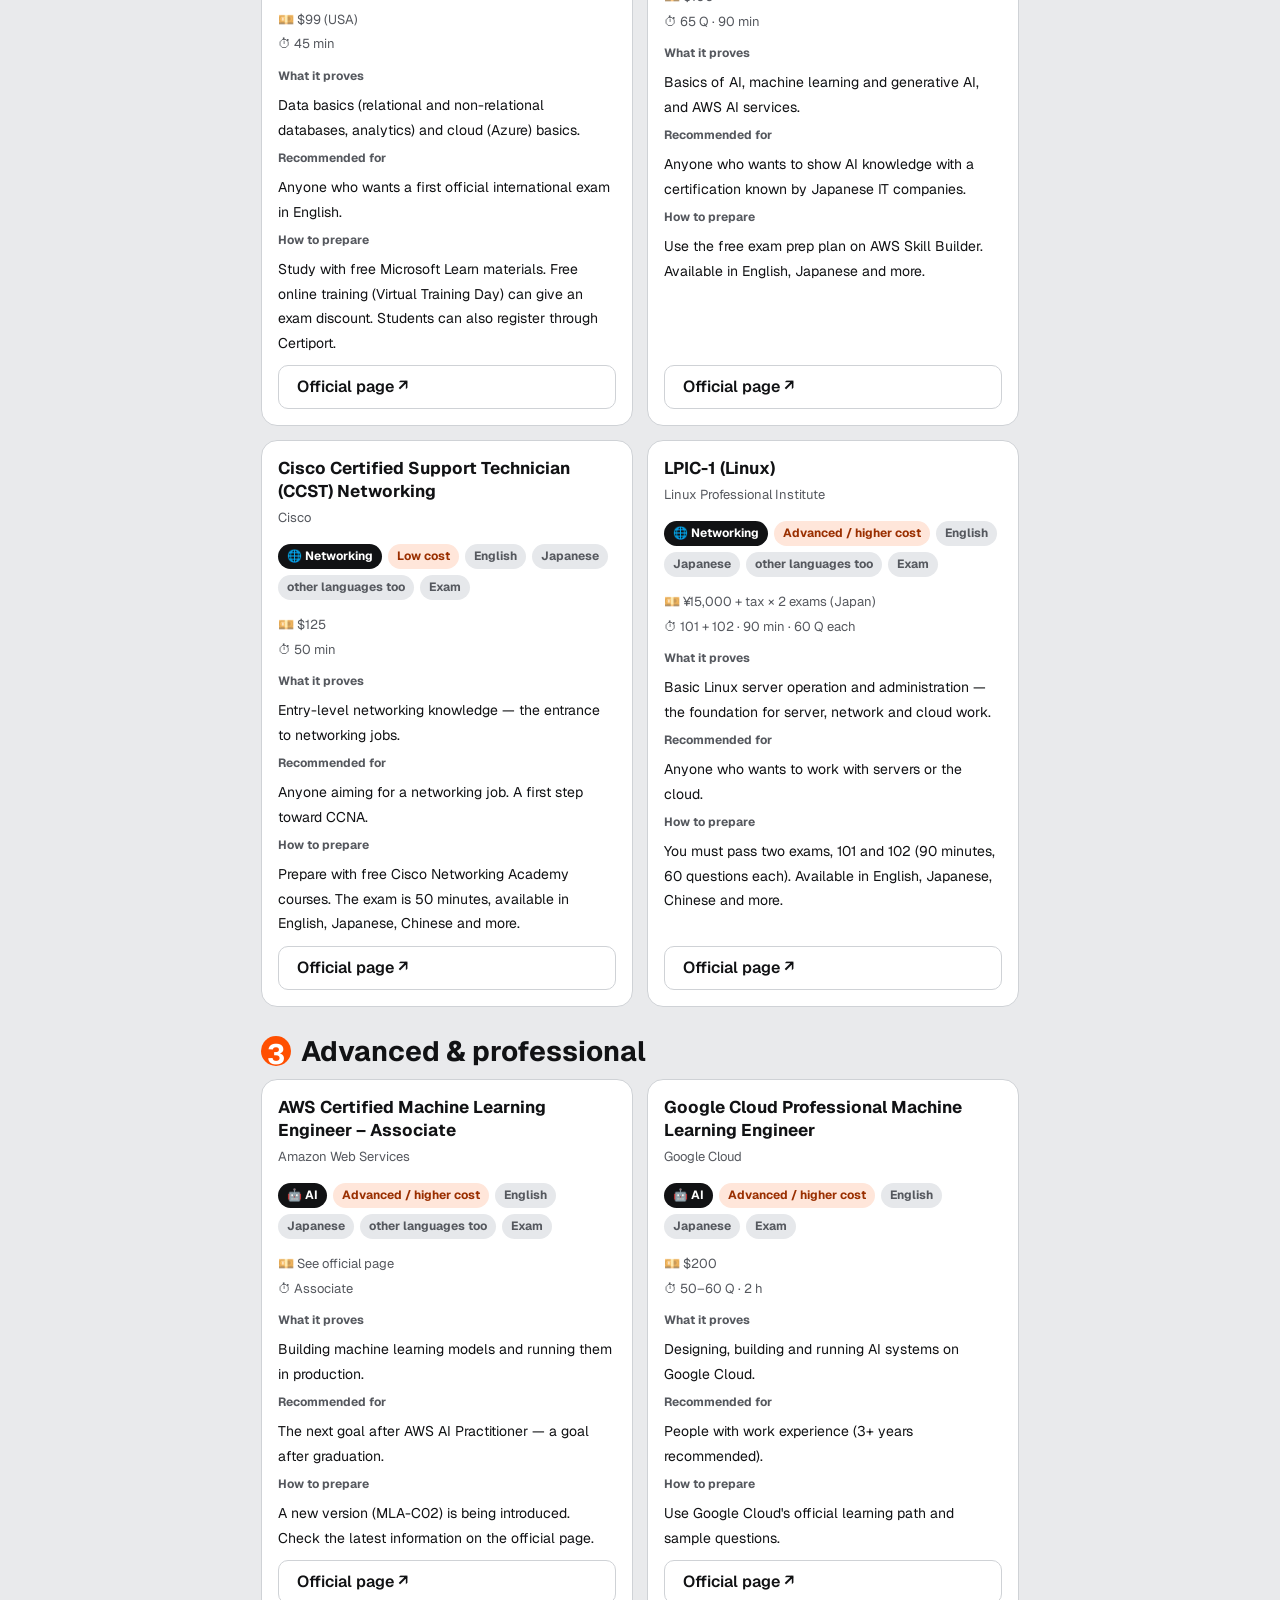
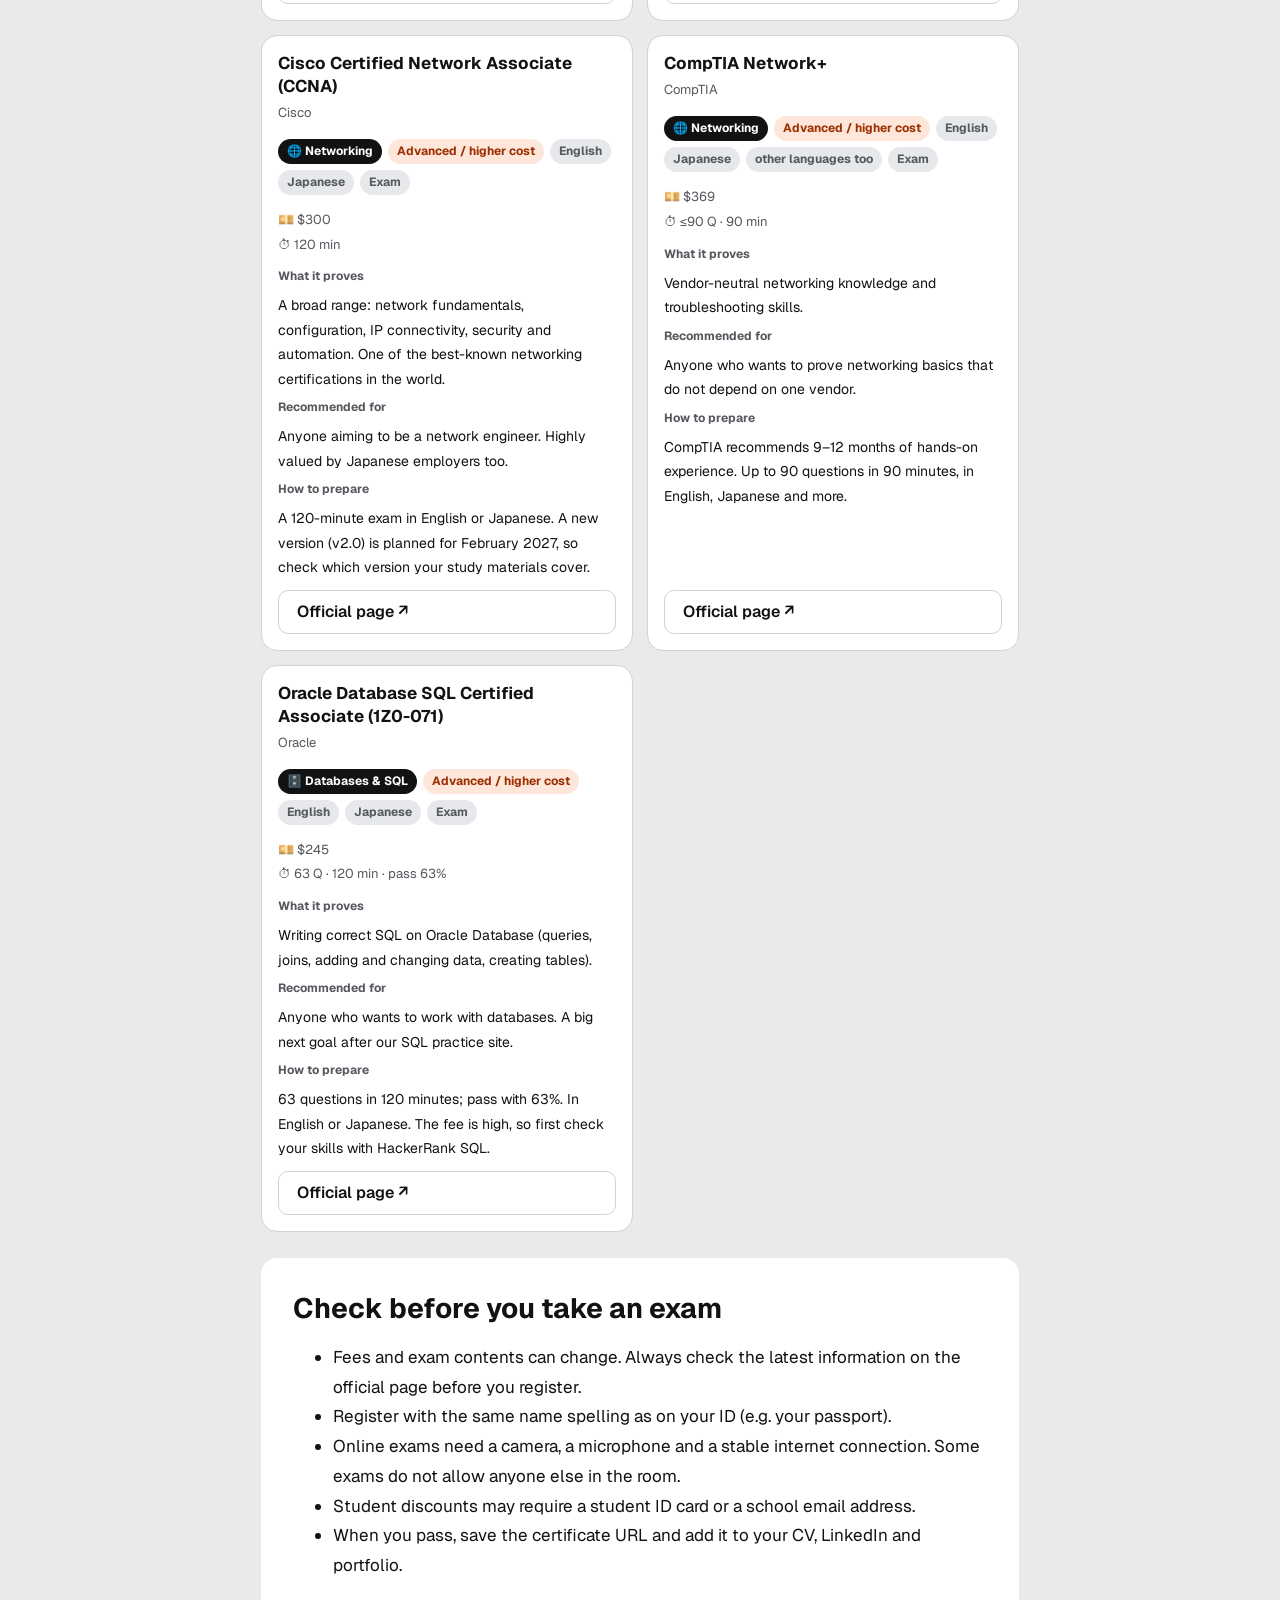
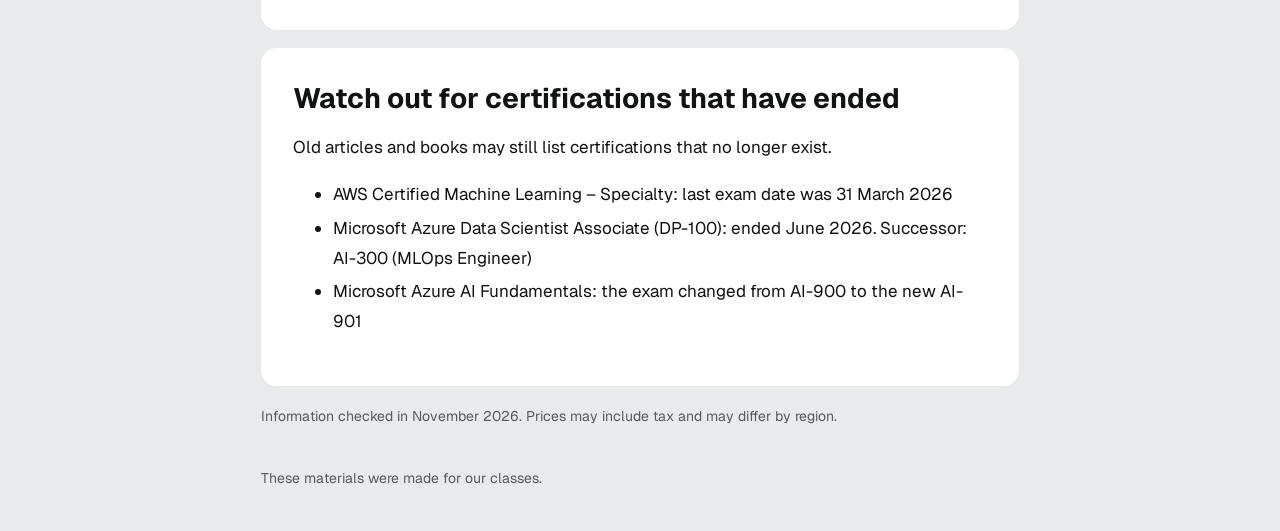
==== commit 710c6cd1: "certs: cover networking, DB, DS and AI (7 new certs, field filter, step x field map) Co-Authored-By:" ====
--- a/certs/index.html
+++ b/certs/index.html
@@ -6,7 +6,7 @@
 <title>資格ガイド</title>
 <link rel="preconnect" href="https://fonts.googleapis.com"><link rel="preconnect" href="https://fonts.gstatic.com" crossorigin>
 <link href="https://fonts.googleapis.com/css2?family=Geist:wght@400;600;700&family=Noto+Sans+JP:wght@400;700&family=Noto+Sans+SC:wght@400;700&family=Noto+Sans+Devanagari:wght@400;700&family=Noto+Sans+Bengali:wght@400;700&family=Noto+Sans+Sinhala:wght@400;700&family=Noto+Sans+Myanmar:wght@400;700&display=swap" rel="stylesheet">
-<link rel="stylesheet" href="../assets/style.css?v=20261126a">
+<link rel="stylesheet" href="../assets/style.css?v=20261126b">
 <style>
 .finder{display:grid;gap:14px}
 .fq{display:grid;gap:8px}
@@ -38,6 +38,16 @@
 .stepH{margin:26px 0 10px;display:flex;align-items:center;gap:10px}
 .stepH .n{display:inline-grid;place-items:center;width:30px;height:30px;border-radius:50%;background:var(--acc);color:#fff;font-weight:700}
 .retired li{margin:4px 0}
+.cc .k.f{background:var(--ink);color:var(--card)}
+.scroll{overflow-x:auto;-webkit-overflow-scrolling:touch}
+.mtx{width:100%;border-collapse:collapse;font-size:13px;min-width:620px}
+.mtx th,.mtx td{border:1px solid var(--rule);padding:8px;vertical-align:top;text-align:left}
+.mtx thead th{background:var(--accsoft);color:var(--acctext);font-size:13px}
+.mtx tbody th{width:40px;text-align:center}
+.mtx .n{display:inline-grid;place-items:center;width:26px;height:26px;border-radius:50%;background:var(--acc);color:#fff;font-weight:700}
+.mtx a{display:block;margin:0 0 6px;color:var(--ink);text-decoration:none;border-left:3px solid var(--acc);padding-left:6px;line-height:1.35}
+.mtx a.off{opacity:.35}
+.cc{scroll-margin-top:16px}
 </style>
 </head>
 <body>
@@ -46,14 +56,16 @@
  <main id="main"></main>
  <footer data-t="footer"></footer>
 </div>
-<script src="../assets/core.js?v=20261126a"></script>
-<script src="data.js?v=20261126a"></script>
+<script src="../assets/core.js?v=20261126b"></script>
+<script src="data.js?v=20261126b"></script>
 <script>
 {
 const { rb, esc, fill, detect, loadAll, langSelect, apply, fillText, plain } = window.AI;
 const C = window.CERTS;
 let lang = detect(), L, u;
-const sel = { lang: "any", cost: "any", skill: "any" };
+const sel = { lang: "any", cost: "any", field: "any" };
+const FIELDS = ["net", "db", "ds", "ai"];
+const FICON = { net: "🌐", db: "🗄️", ds: "📊", ai: "🤖" };
 const main = document.getElementById("main");
 
 function match(c) {
@@ -61,15 +73,15 @@
   if (sel.lang === "ja" && !c.langs.includes("ja")) return false;
   if (sel.cost === "free" && c.cost !== "free") return false;
   if (sel.cost === "low" && c.cost === "mid") return false;
-  if (sel.skill !== "any" && !c.skills.includes(sel.skill)) return false;
+  if (sel.field !== "any" && c.field !== sel.field) return false;
   return true;
 }
 const langChip = c => c.langs.map(l => `<span class="k g">${rb(L.langName[l])}</span>`).join("");
 function card(c) {
-  const T = L.c[c.id], on = match(c), any = sel.lang !== "any" || sel.cost !== "any" || sel.skill !== "any";
-  return `<article class="cc ${on ? (any ? "hit" : "") : "dim"}">
+  const T = L.c[c.id], on = match(c), any = sel.lang !== "any" || sel.cost !== "any" || sel.field !== "any";
+  return `<article class="cc ${on ? (any ? "hit" : "") : "dim"}" id="c-${c.id}">
     <h3>${esc(c.name)}</h3><div class="org">${esc(c.org)}</div>
-    <div class="chips"><span class="k ${c.cost === "free" ? "free" : ""}">${rb(L.costName[c.cost])}</span>${langChip(c)}<span class="k g">${rb(c.course ? L.typeCourse : L.typeExam)}</span>${c.isNew ? `<span class="k">${rb(L.newTag)}</span>` : ""}</div>
+    <div class="chips"><span class="k f">${FICON[c.field]} ${rb(L.fields[c.field])}</span><span class="k ${c.cost === "free" ? "free" : ""}">${rb(L.costName[c.cost])}</span>${langChip(c)}<span class="k g">${rb(c.course ? L.typeCourse : L.typeExam)}</span>${c.isNew ? `<span class="k">${rb(L.newTag)}</span>` : ""}</div>
     <div class="meta"><span>💴 ${esc(c.price === "—" ? plain(L.seeOfficial) : c.price)}</span><span>⏱ ${esc(c.fmt)}</span></div>
     <dl><dt>${rb(L.dtWhat)}</dt><dd>${rb(T.what)}</dd><dt>${rb(L.dtWho)}</dt><dd>${rb(T.who)}</dd><dt>${rb(L.dtPrep)}</dt><dd>${rb(T.prep)}</dd></dl>
     <a class="btn go" href="${c.url}" target="_blank" rel="noopener">${rb(L.official)} ↗</a>
@@ -85,9 +97,10 @@
   <section class="card"><h2>${rb(L.findH)}</h2><div class="finder">
     <div class="fq"><b>Q1. ${rb(L.q1)}</b>${seg("lang", [["any", L.any], ["en", L.q1en], ["ja", L.q1ja]])}</div>
     <div class="fq"><b>Q2. ${rb(L.q2)}</b>${seg("cost", [["any", L.any], ["free", L.q2free], ["low", L.q2low]])}</div>
-    <div class="fq"><b>Q3. ${rb(L.q3)}</b>${seg("skill", [["any", L.any], ["sql", "SQL"], ["python", "Python"], ["ai", L.q3ai], ["basics", L.q3basics]])}</div>
+    <div class="fq"><b>Q3. ${rb(L.q3)}</b>${seg("field", [["any", L.any], ...FIELDS.map(f => [f, FICON[f] + " " + L.fields[f]])])}</div>
     <div class="count">${rb(fill(L.count, { n }))}</div></div></section>
   <section class="card"><h2>${rb(L.routeH)}</h2><div class="steps">${[0, 1, 2].map(i => `<div class="stp"><h3><span class="n">${i + 1}</span>${rb(L.stepTitle[i])}</h3><p>${rb(L.stepText[i])}</p></div>`).join("")}</div></section>
+  <section class="card"><h2>${rb(L.mapH)}</h2><p class="note" style="margin-top:0">${rb(L.mapLead)}</p><div class="scroll"><table class="mtx"><thead><tr><th></th>${FIELDS.map(f => `<th>${FICON[f]} ${rb(L.fields[f])}</th>`).join("")}</tr></thead><tbody>${[1, 2, 3].map(st => `<tr><th><span class="n">${st}</span></th>${FIELDS.map(f => `<td>${C.filter(c => c.step === st && c.field === f).map(c => `<a href="#c-${c.id}" class="${match(c) ? "" : "off"}">${esc(c.name.replace(/ \(.*\)$/, ""))}</a>`).join("") || "—"}</td>`).join("")}</tr>`).join("")}</tbody></table></div></section>
   ${list}
   <section class="card" style="margin-top:26px"><h2>${rb(L.tipsH)}</h2><ul>${L.tips.map(t => `<li>${rb(t)}</li>`).join("")}</ul></section>
   <section class="card"><h2>${rb(L.retiredH)}</h2><p>${rb(L.retiredLead)}</p><ul class="retired">${L.retired.map(t => `<li>${rb(t)}</li>`).join("")}</ul></section>
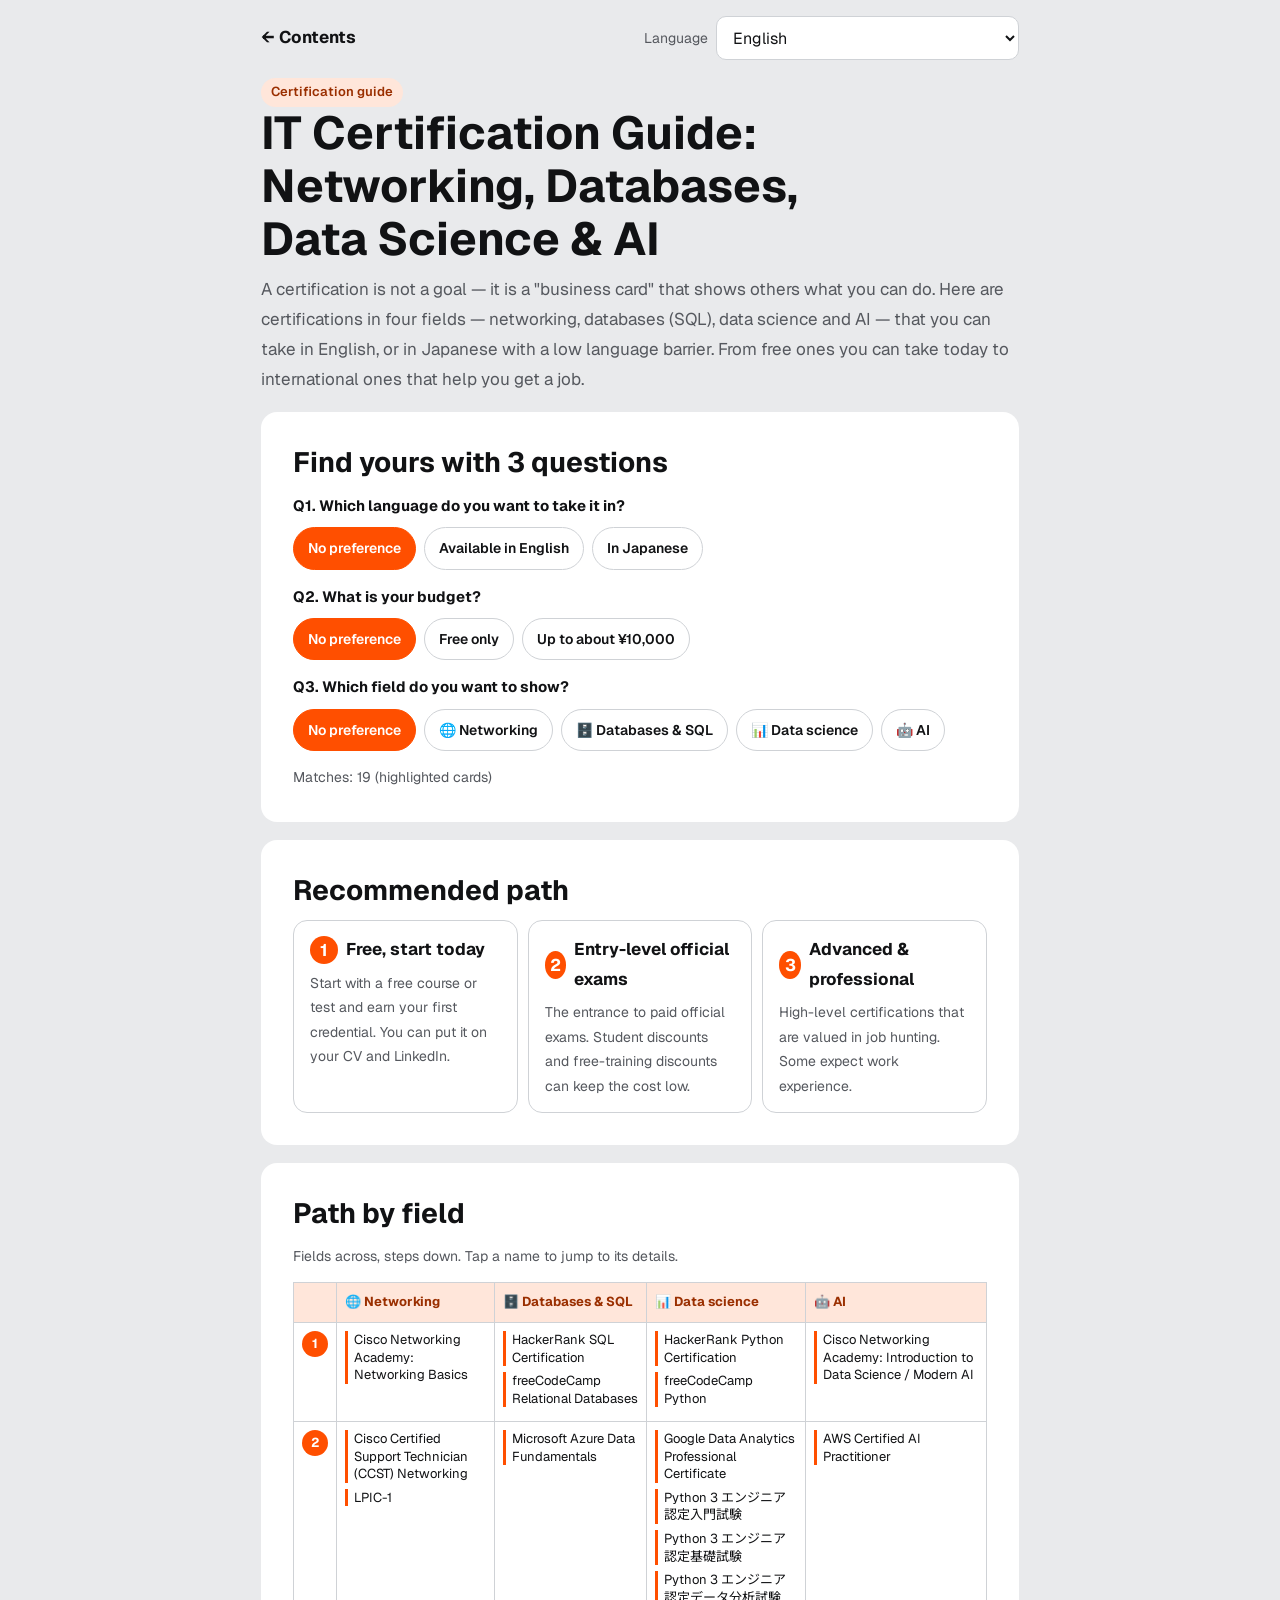
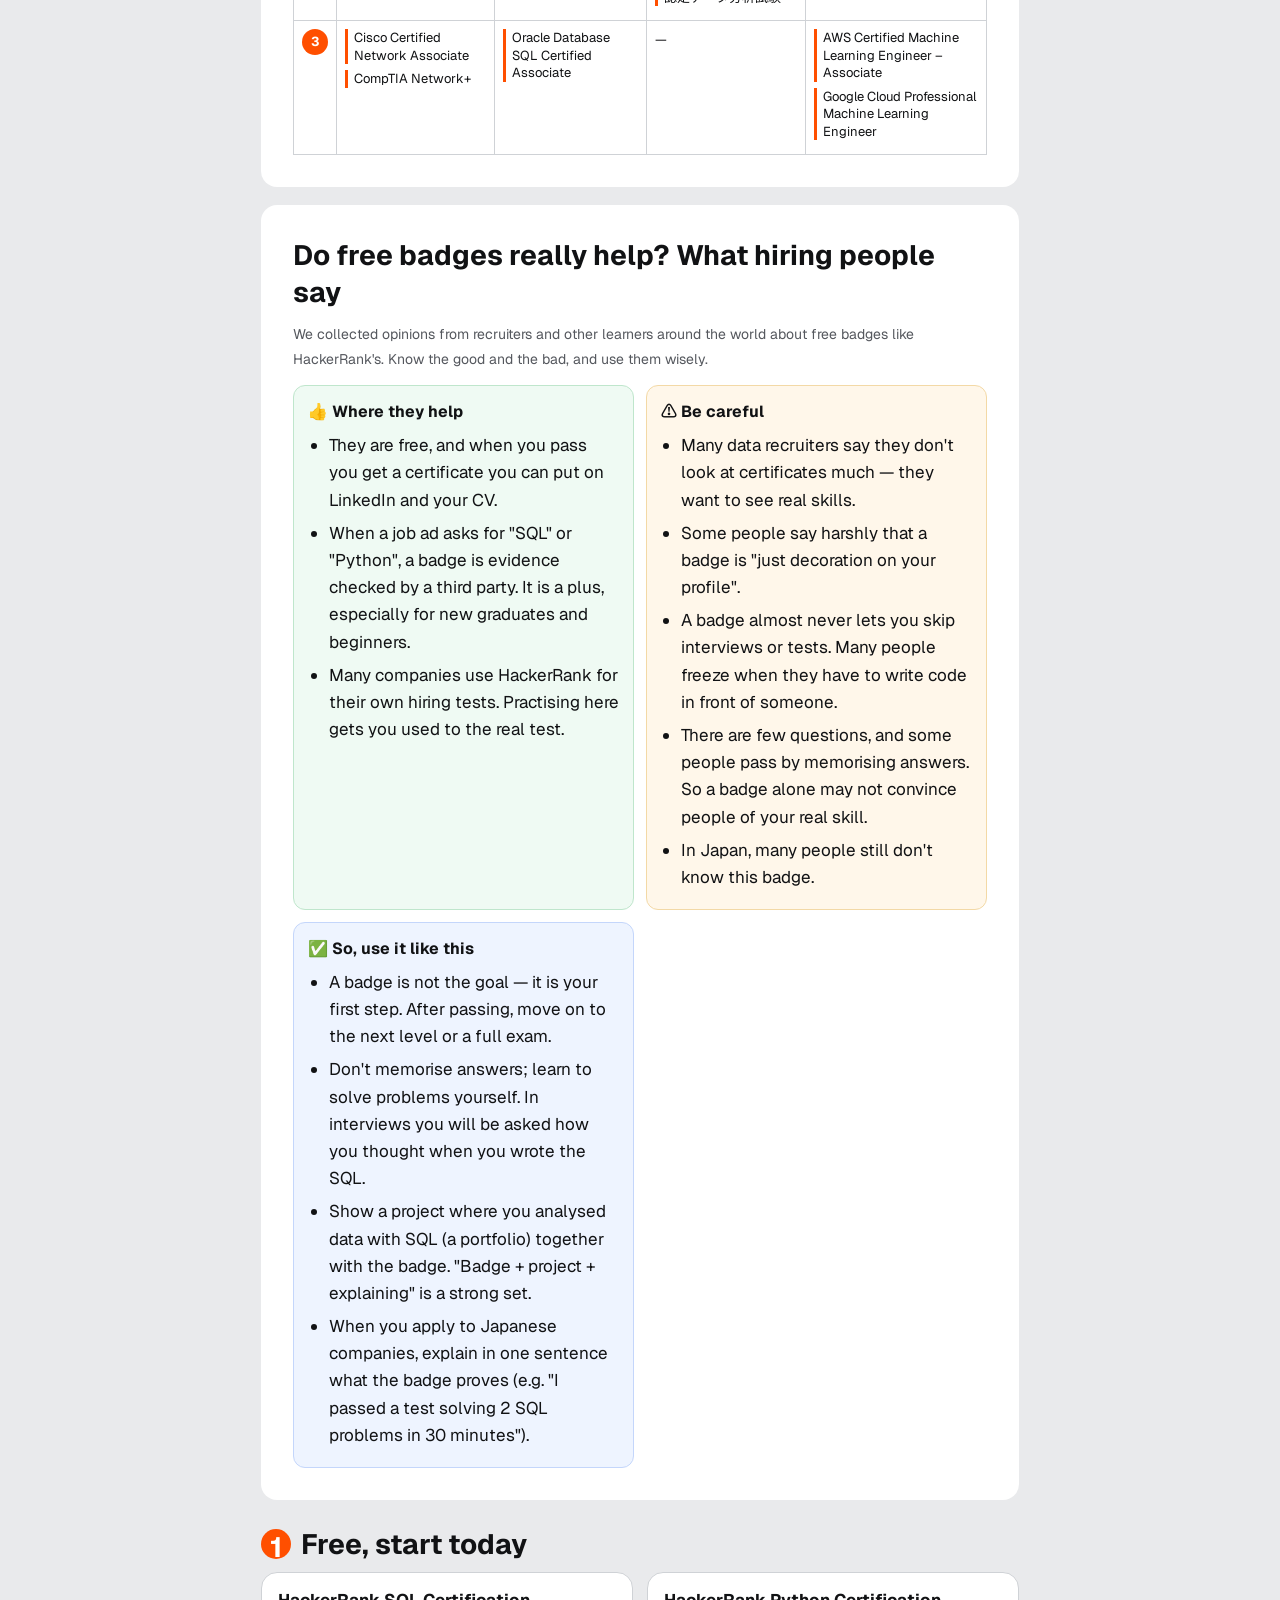
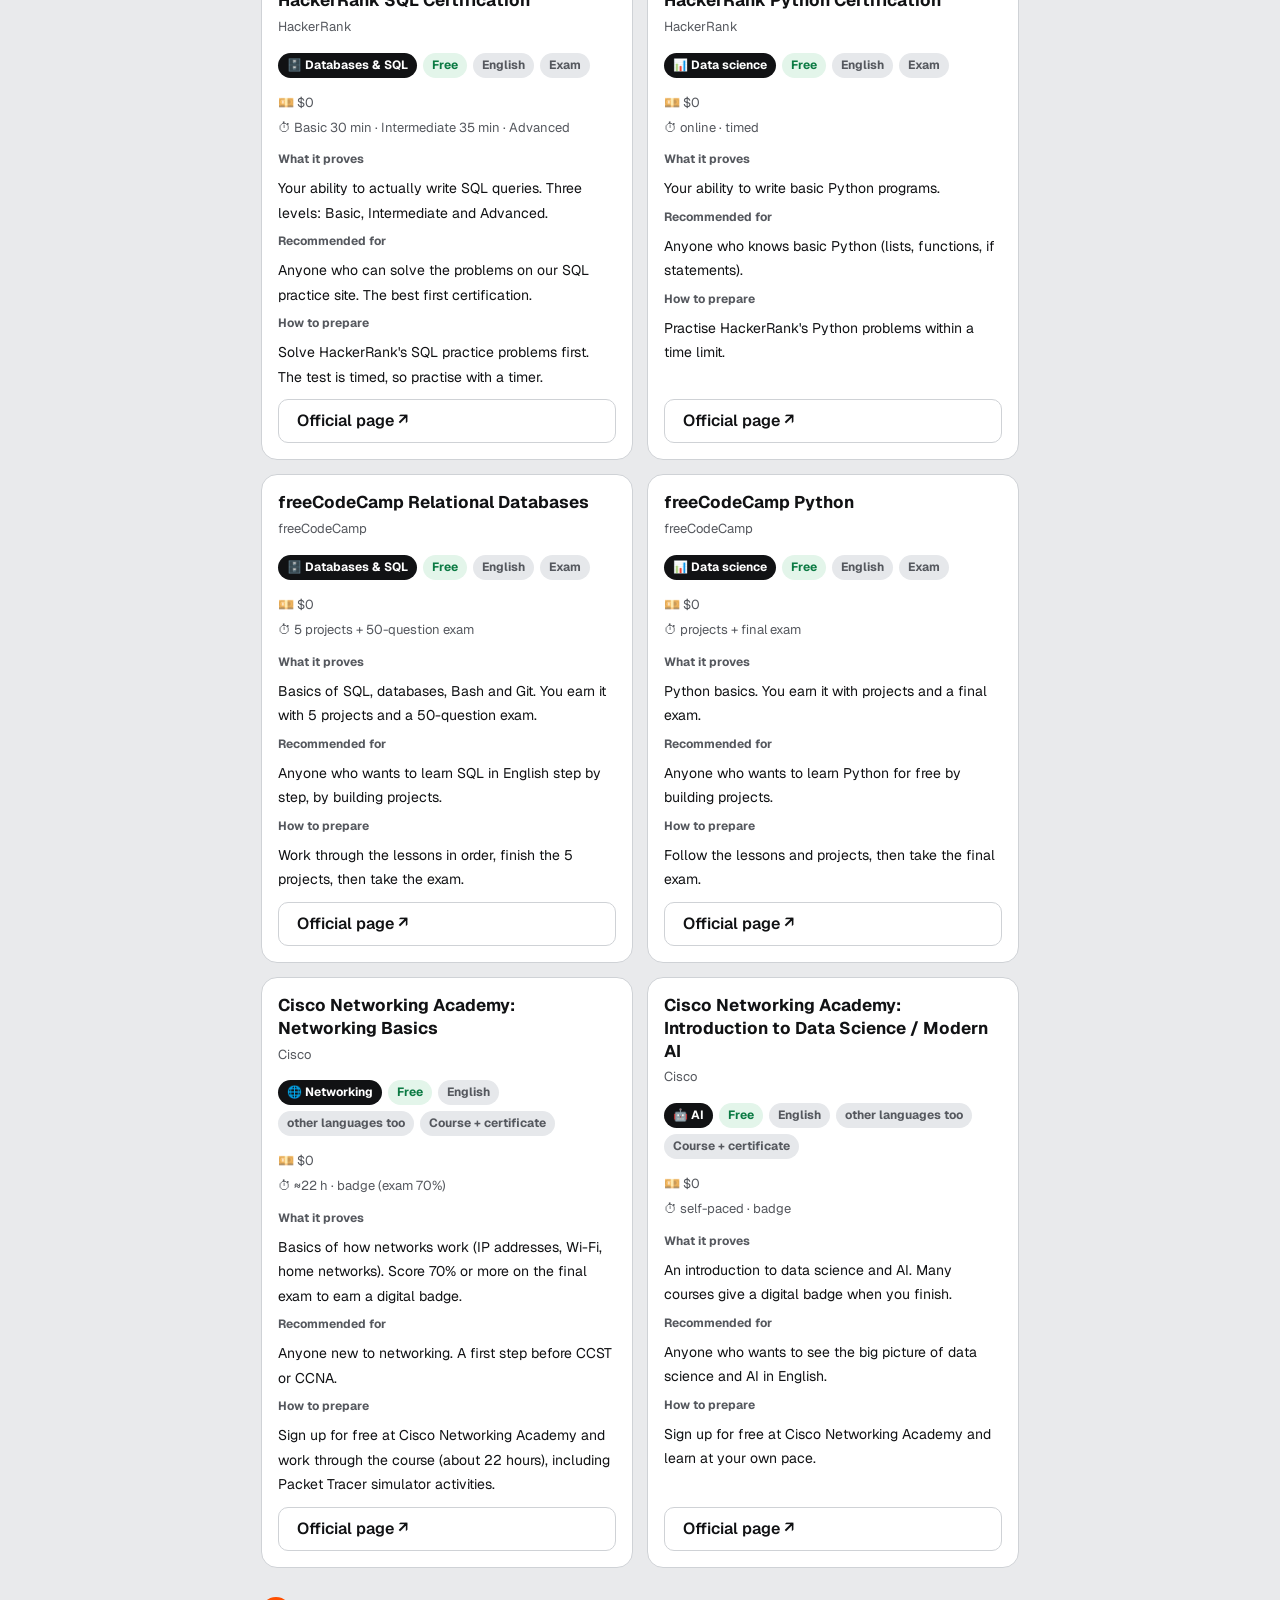
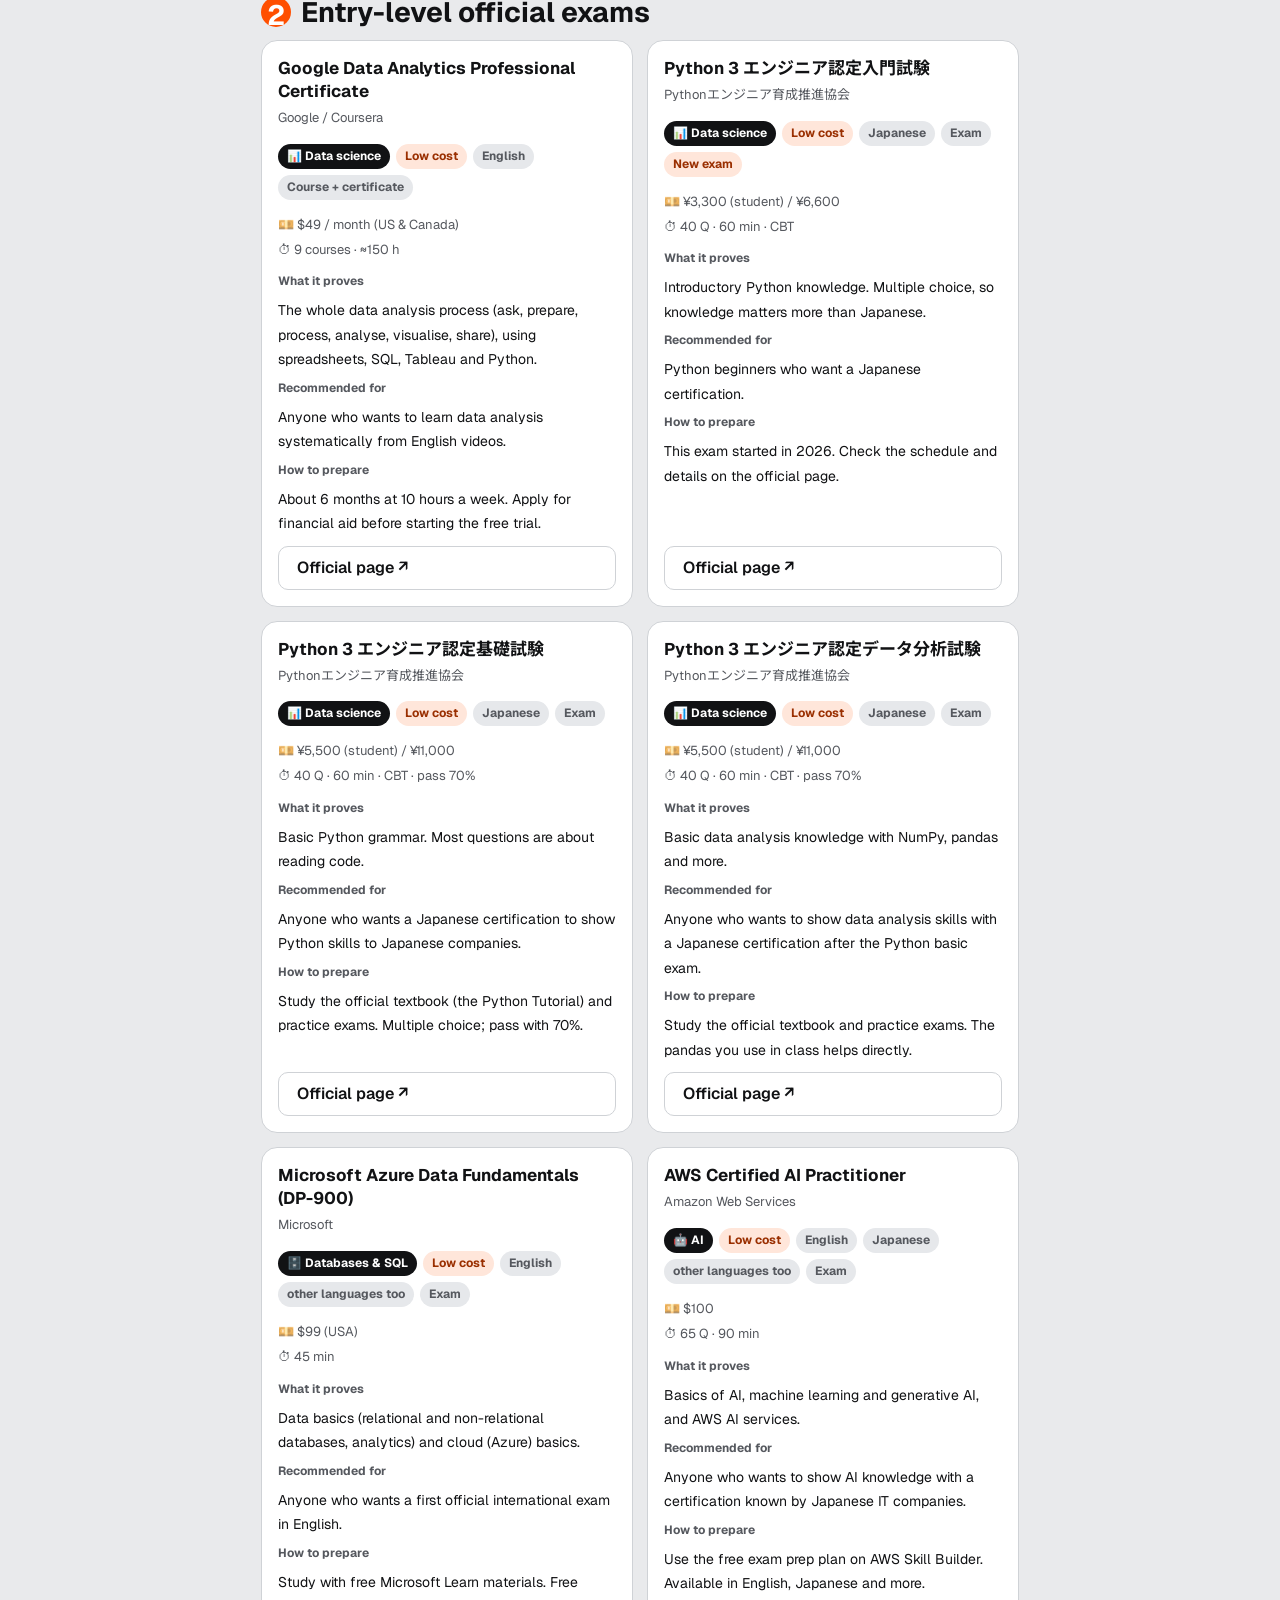
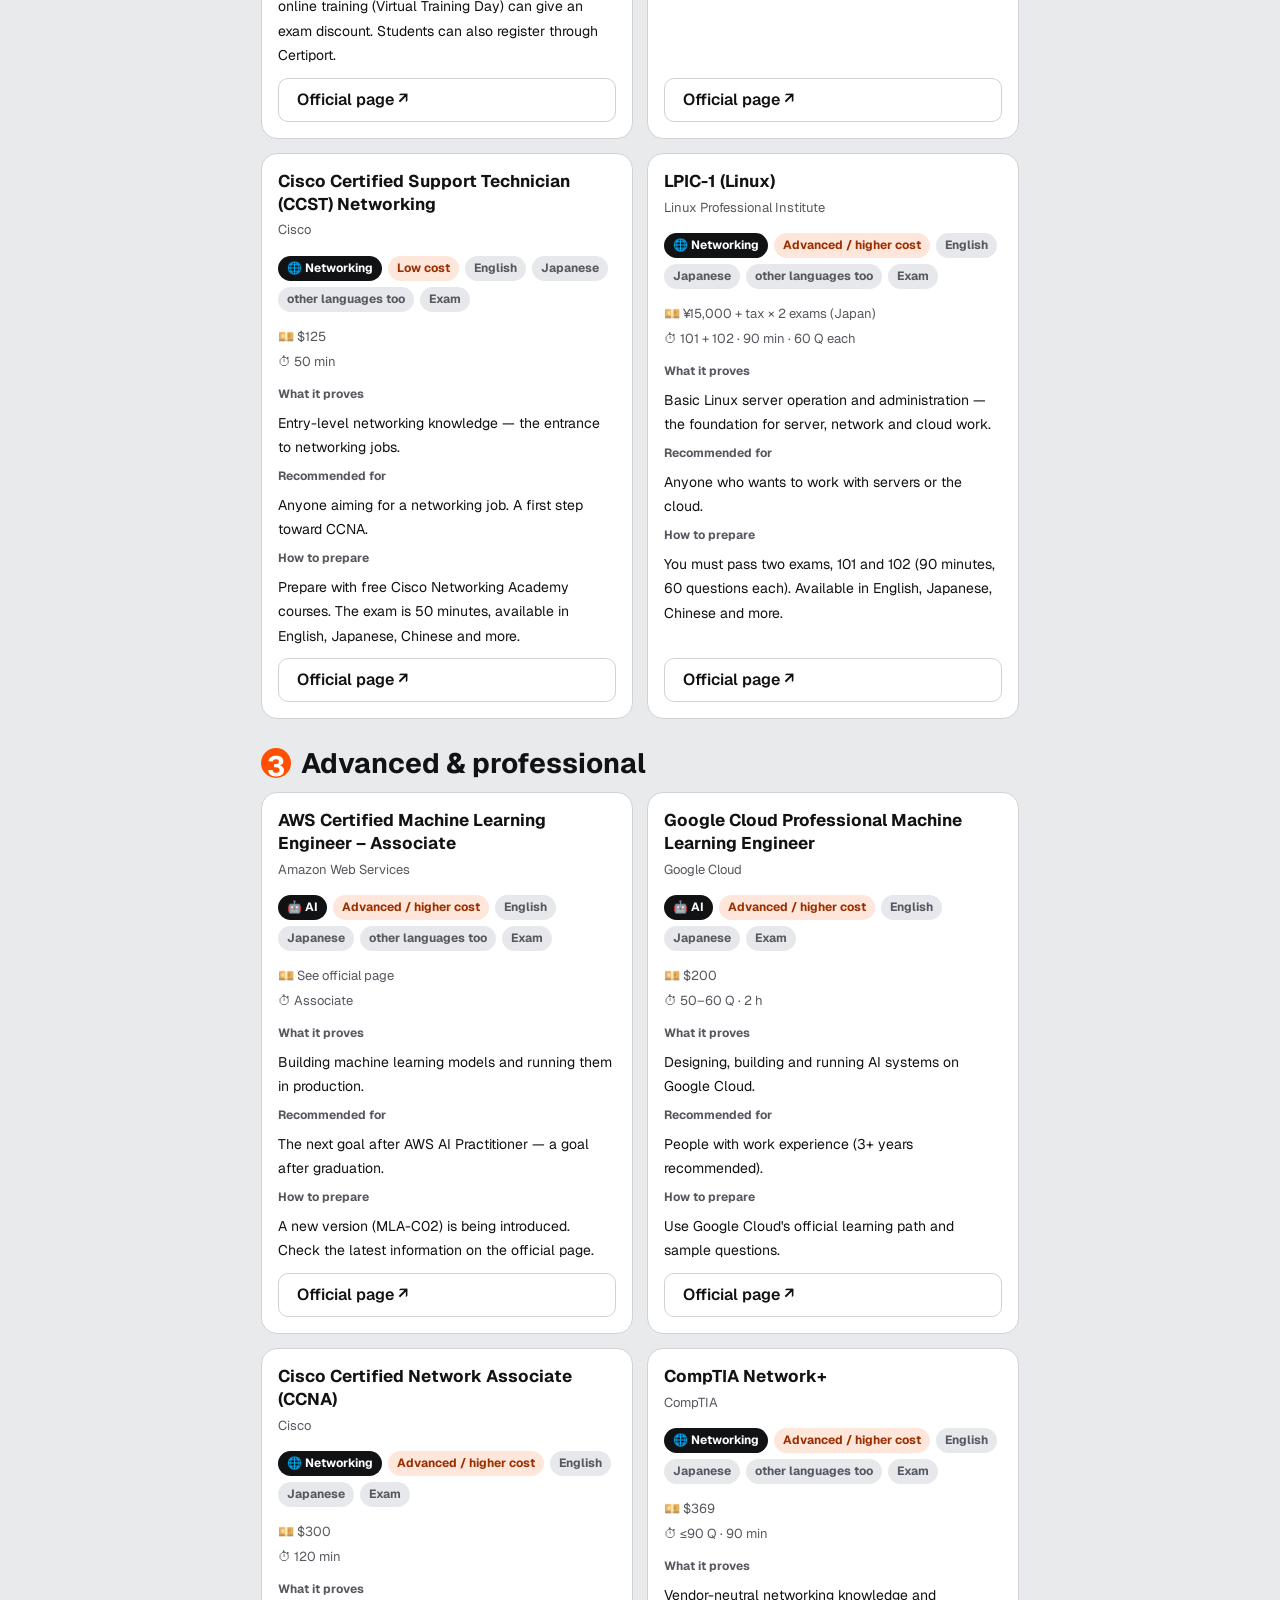
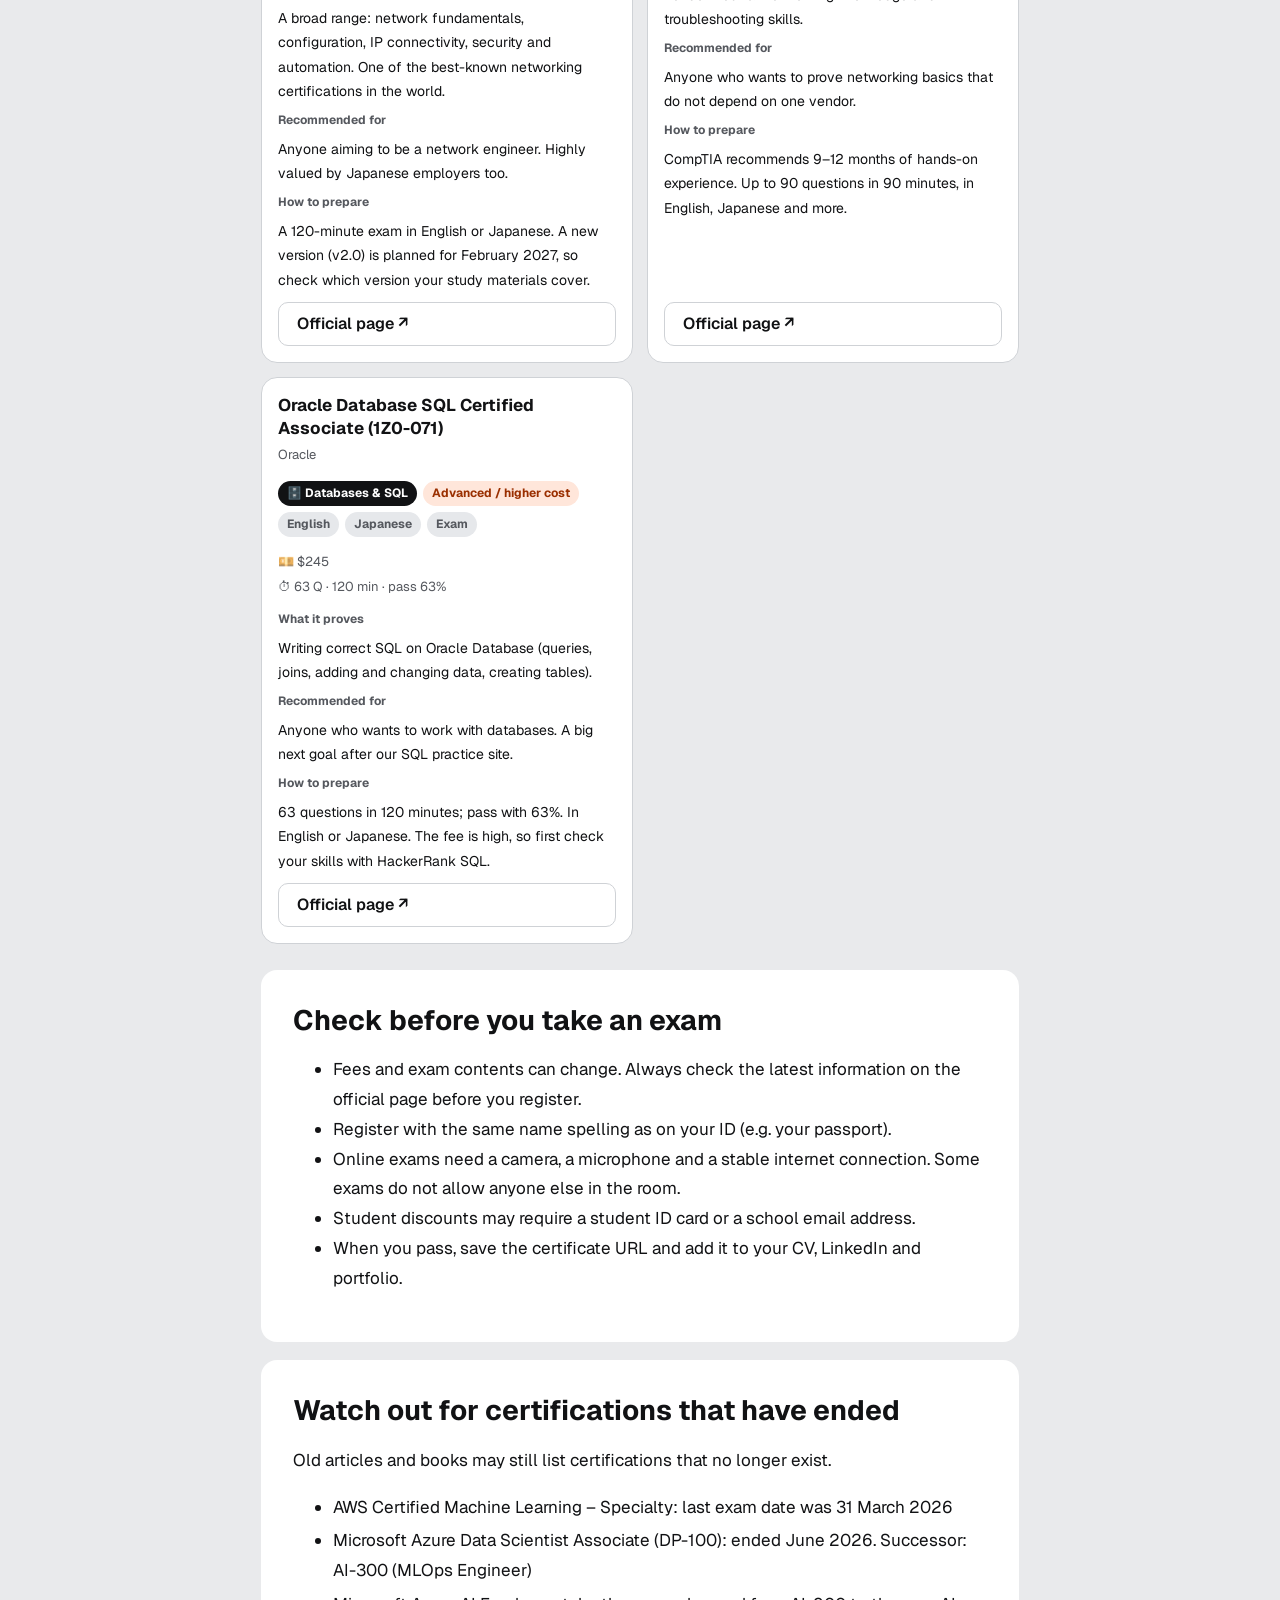
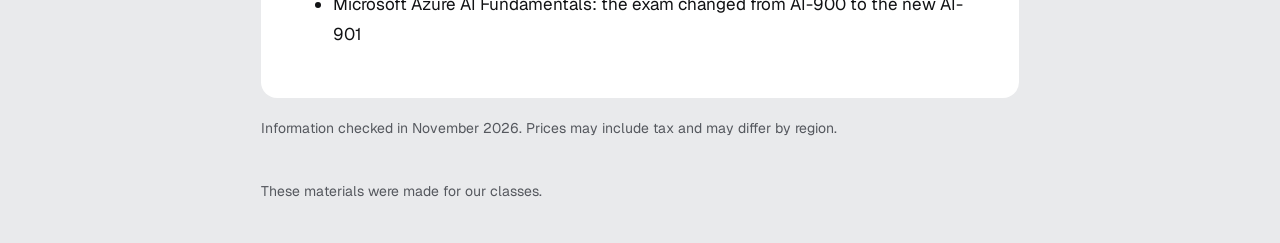
==== commit 783c2f1f: "certs: add 'do free badges really help?' section (good / caution / how to use) in 11 languages Co-Au" ====
--- a/certs/index.html
+++ b/certs/index.html
@@ -6,7 +6,7 @@
 <title>資格ガイド</title>
 <link rel="preconnect" href="https://fonts.googleapis.com"><link rel="preconnect" href="https://fonts.gstatic.com" crossorigin>
 <link href="https://fonts.googleapis.com/css2?family=Geist:wght@400;600;700&family=Noto+Sans+JP:wght@400;700&family=Noto+Sans+SC:wght@400;700&family=Noto+Sans+Devanagari:wght@400;700&family=Noto+Sans+Bengali:wght@400;700&family=Noto+Sans+Sinhala:wght@400;700&family=Noto+Sans+Myanmar:wght@400;700&display=swap" rel="stylesheet">
-<link rel="stylesheet" href="../assets/style.css?v=20261126b">
+<link rel="stylesheet" href="../assets/style.css?v=20261126c">
 <style>
 .finder{display:grid;gap:14px}
 .fq{display:grid;gap:8px}
@@ -48,6 +48,9 @@
 .mtx a{display:block;margin:0 0 6px;color:var(--ink);text-decoration:none;border-left:3px solid var(--acc);padding-left:6px;line-height:1.35}
 .mtx a.off{opacity:.35}
 .cc{scroll-margin-top:16px}
+.vgrid{display:grid;grid-template-columns:repeat(auto-fit,minmax(260px,1fr));gap:12px;margin-top:10px}
+.vbox{border-radius:12px;padding:12px 14px;border:1px solid #e3e7ee}.vbox h3{margin:0 0 6px;font-size:1rem}.vbox ul{margin:0;padding-left:1.2em}.vbox li{margin:.35em 0;line-height:1.6}
+.v-good{background:#effaf3;border-color:#bfe6cc}.v-bad{background:#fff7ea;border-color:#f3d9a6}.v-do{background:#eef4ff;border-color:#c4d6fb}
 </style>
 </head>
 <body>
@@ -56,8 +59,8 @@
  <main id="main"></main>
  <footer data-t="footer"></footer>
 </div>
-<script src="../assets/core.js?v=20261126b"></script>
-<script src="data.js?v=20261126b"></script>
+<script src="../assets/core.js?v=20261126c"></script>
+<script src="data.js?v=20261126c"></script>
 <script>
 {
 const { rb, esc, fill, detect, loadAll, langSelect, apply, fillText, plain } = window.AI;
@@ -101,6 +104,7 @@
     <div class="count">${rb(fill(L.count, { n }))}</div></div></section>
   <section class="card"><h2>${rb(L.routeH)}</h2><div class="steps">${[0, 1, 2].map(i => `<div class="stp"><h3><span class="n">${i + 1}</span>${rb(L.stepTitle[i])}</h3><p>${rb(L.stepText[i])}</p></div>`).join("")}</div></section>
   <section class="card"><h2>${rb(L.mapH)}</h2><p class="note" style="margin-top:0">${rb(L.mapLead)}</p><div class="scroll"><table class="mtx"><thead><tr><th></th>${FIELDS.map(f => `<th>${FICON[f]} ${rb(L.fields[f])}</th>`).join("")}</tr></thead><tbody>${[1, 2, 3].map(st => `<tr><th><span class="n">${st}</span></th>${FIELDS.map(f => `<td>${C.filter(c => c.step === st && c.field === f).map(c => `<a href="#c-${c.id}" class="${match(c) ? "" : "off"}">${esc(c.name.replace(/ \(.*\)$/, ""))}</a>`).join("") || "—"}</td>`).join("")}</tr>`).join("")}</tbody></table></div></section>
+  <section class="card val"><h2>${rb(L.valH)}</h2><p class="note" style="margin-top:0">${rb(L.valLead)}</p><div class="vgrid">${[["good","👍"],["bad","⚠️"],["do","✅"]].map(([k,ic]) => `<div class="vbox v-${k}"><h3>${ic} ${rb(L[k+"H"])}</h3><ul>${L[k].map(t => `<li>${rb(t)}</li>`).join("")}</ul></div>`).join("")}</div></section>
   ${list}
   <section class="card" style="margin-top:26px"><h2>${rb(L.tipsH)}</h2><ul>${L.tips.map(t => `<li>${rb(t)}</li>`).join("")}</ul></section>
   <section class="card"><h2>${rb(L.retiredH)}</h2><p>${rb(L.retiredLead)}</p><ul class="retired">${L.retired.map(t => `<li>${rb(t)}</li>`).join("")}</ul></section>
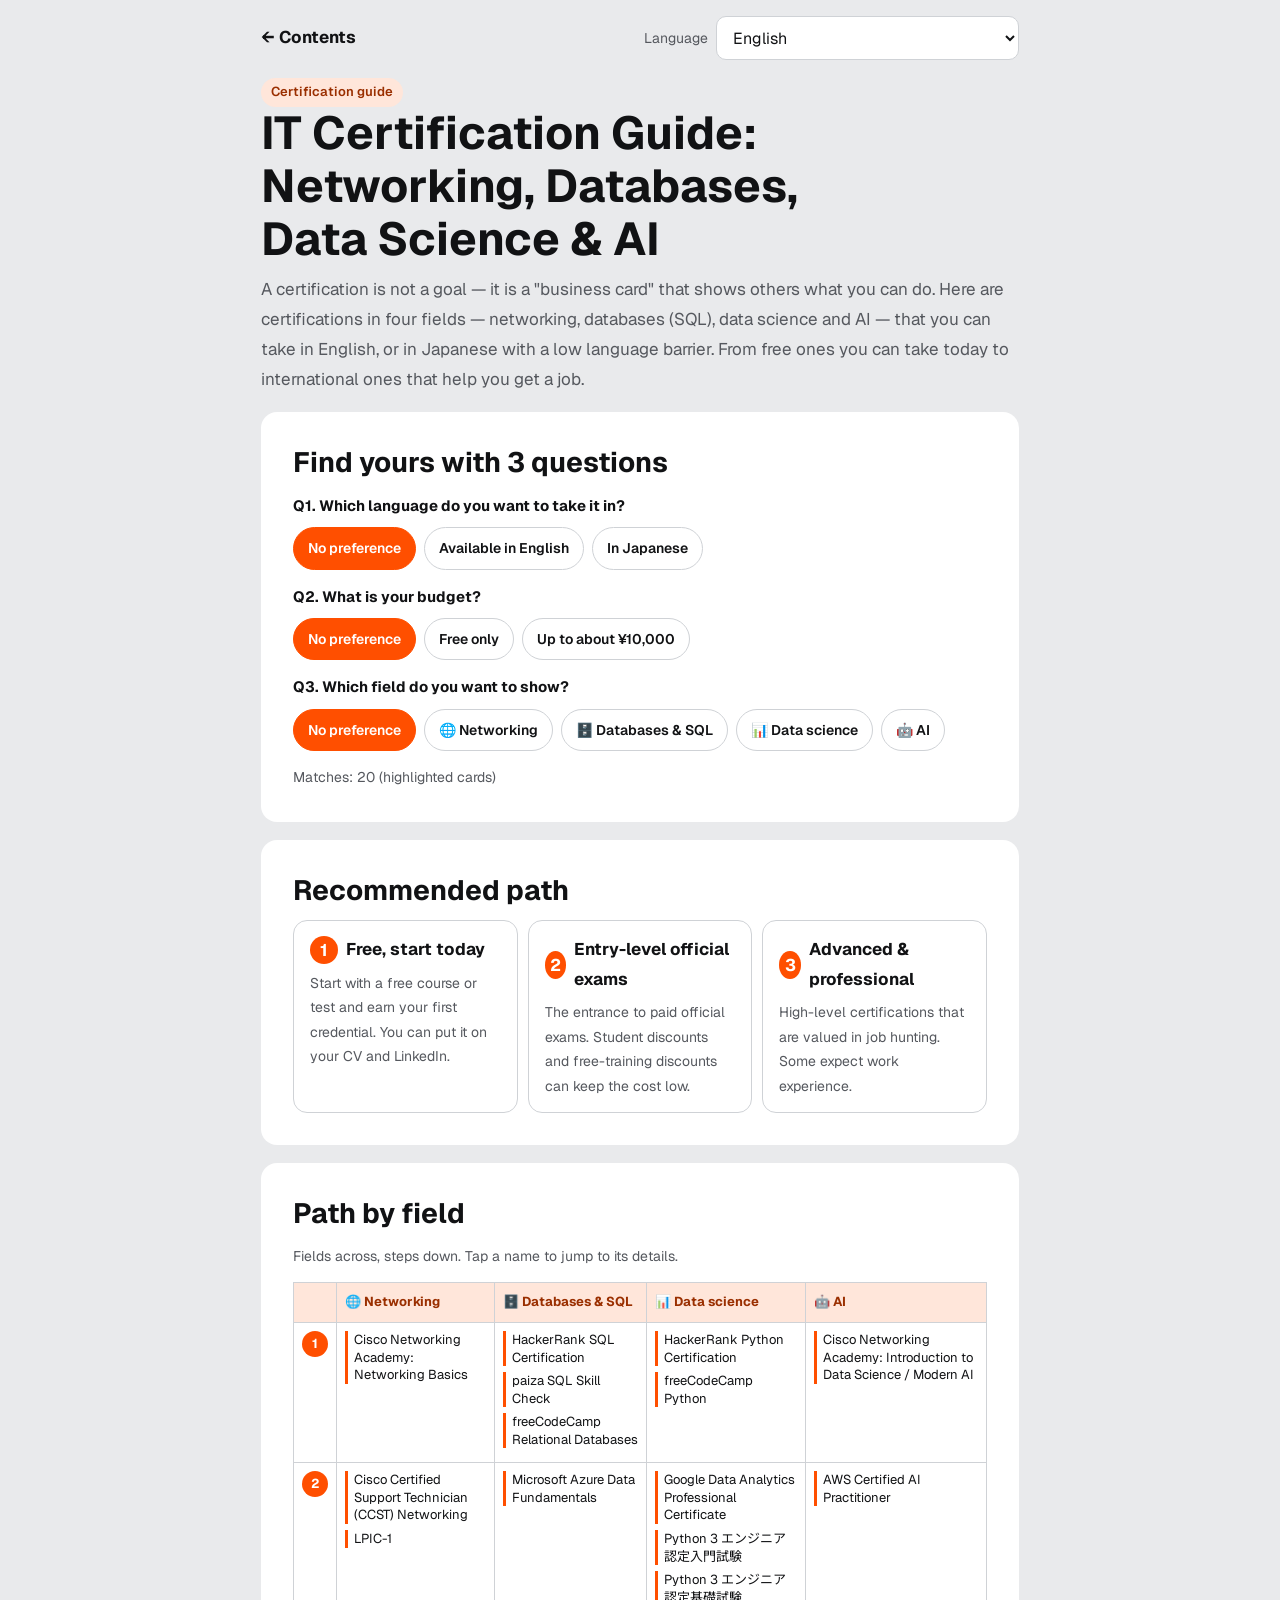
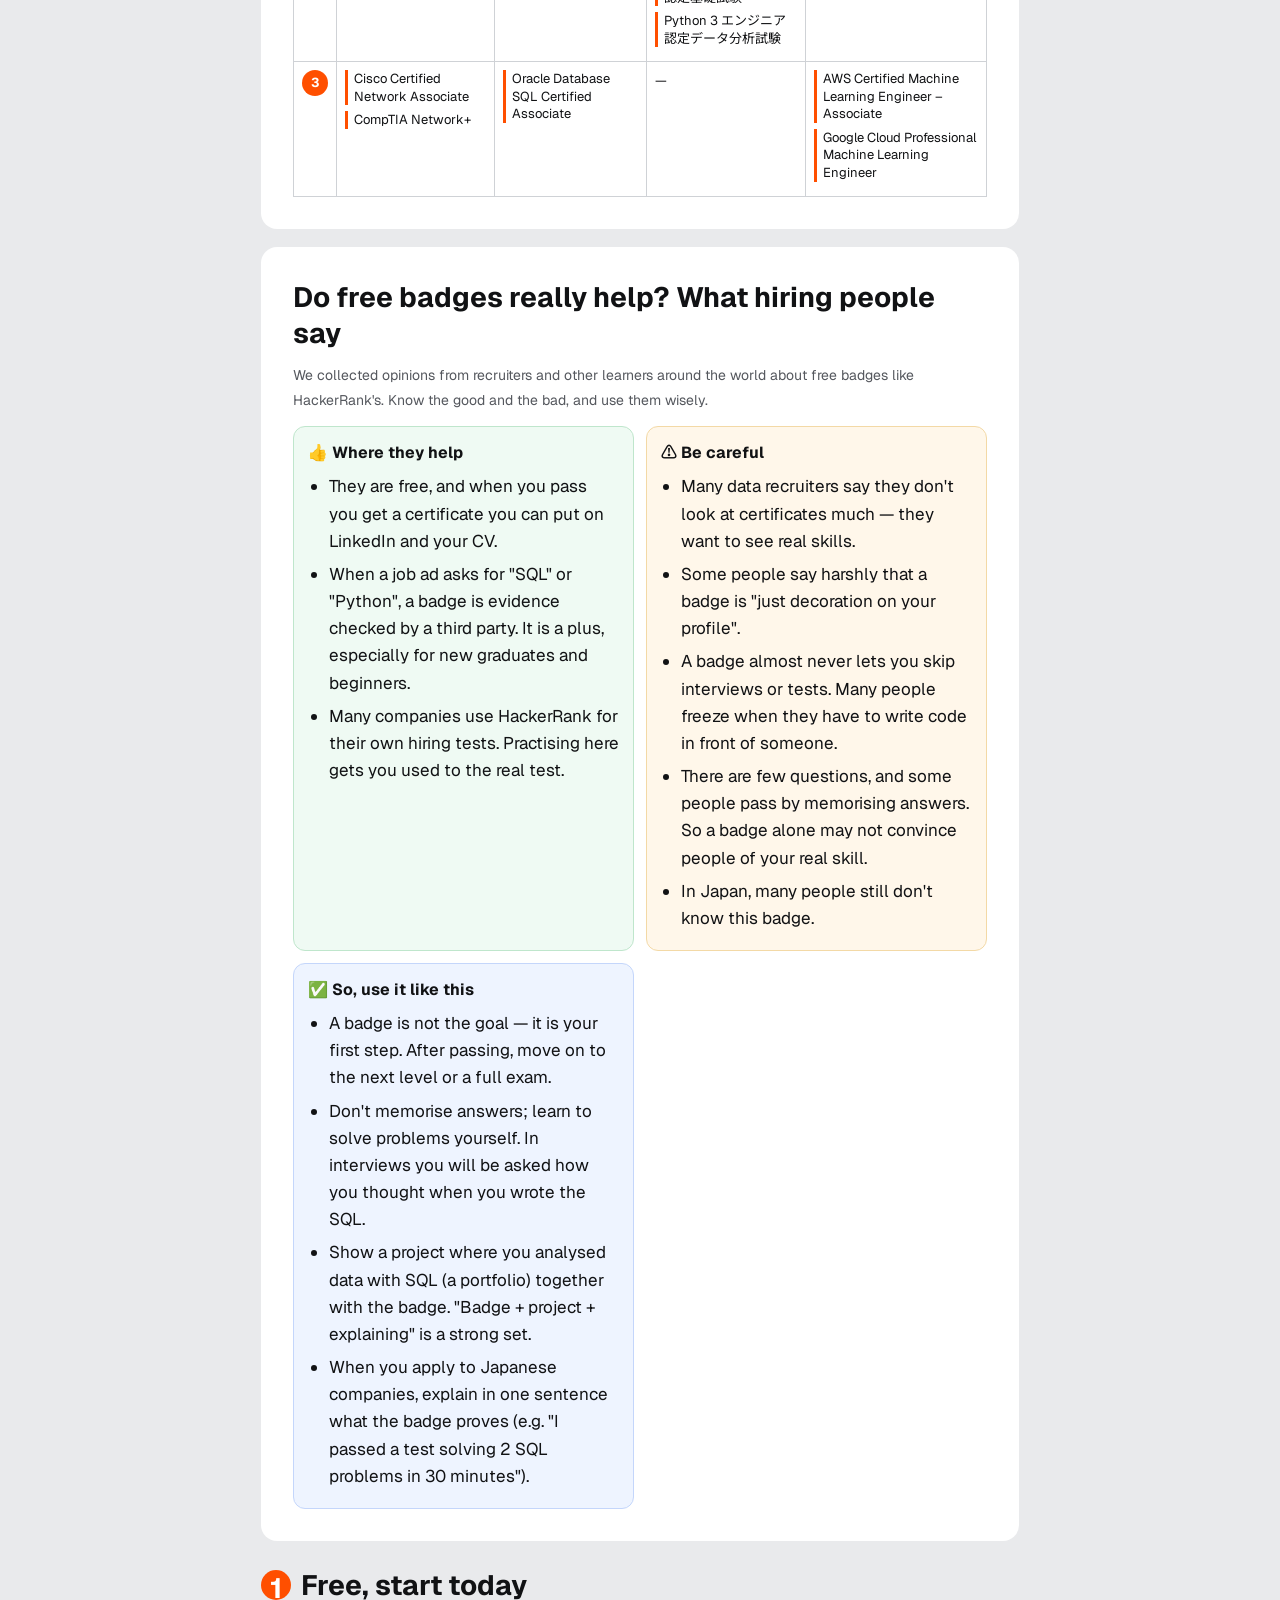
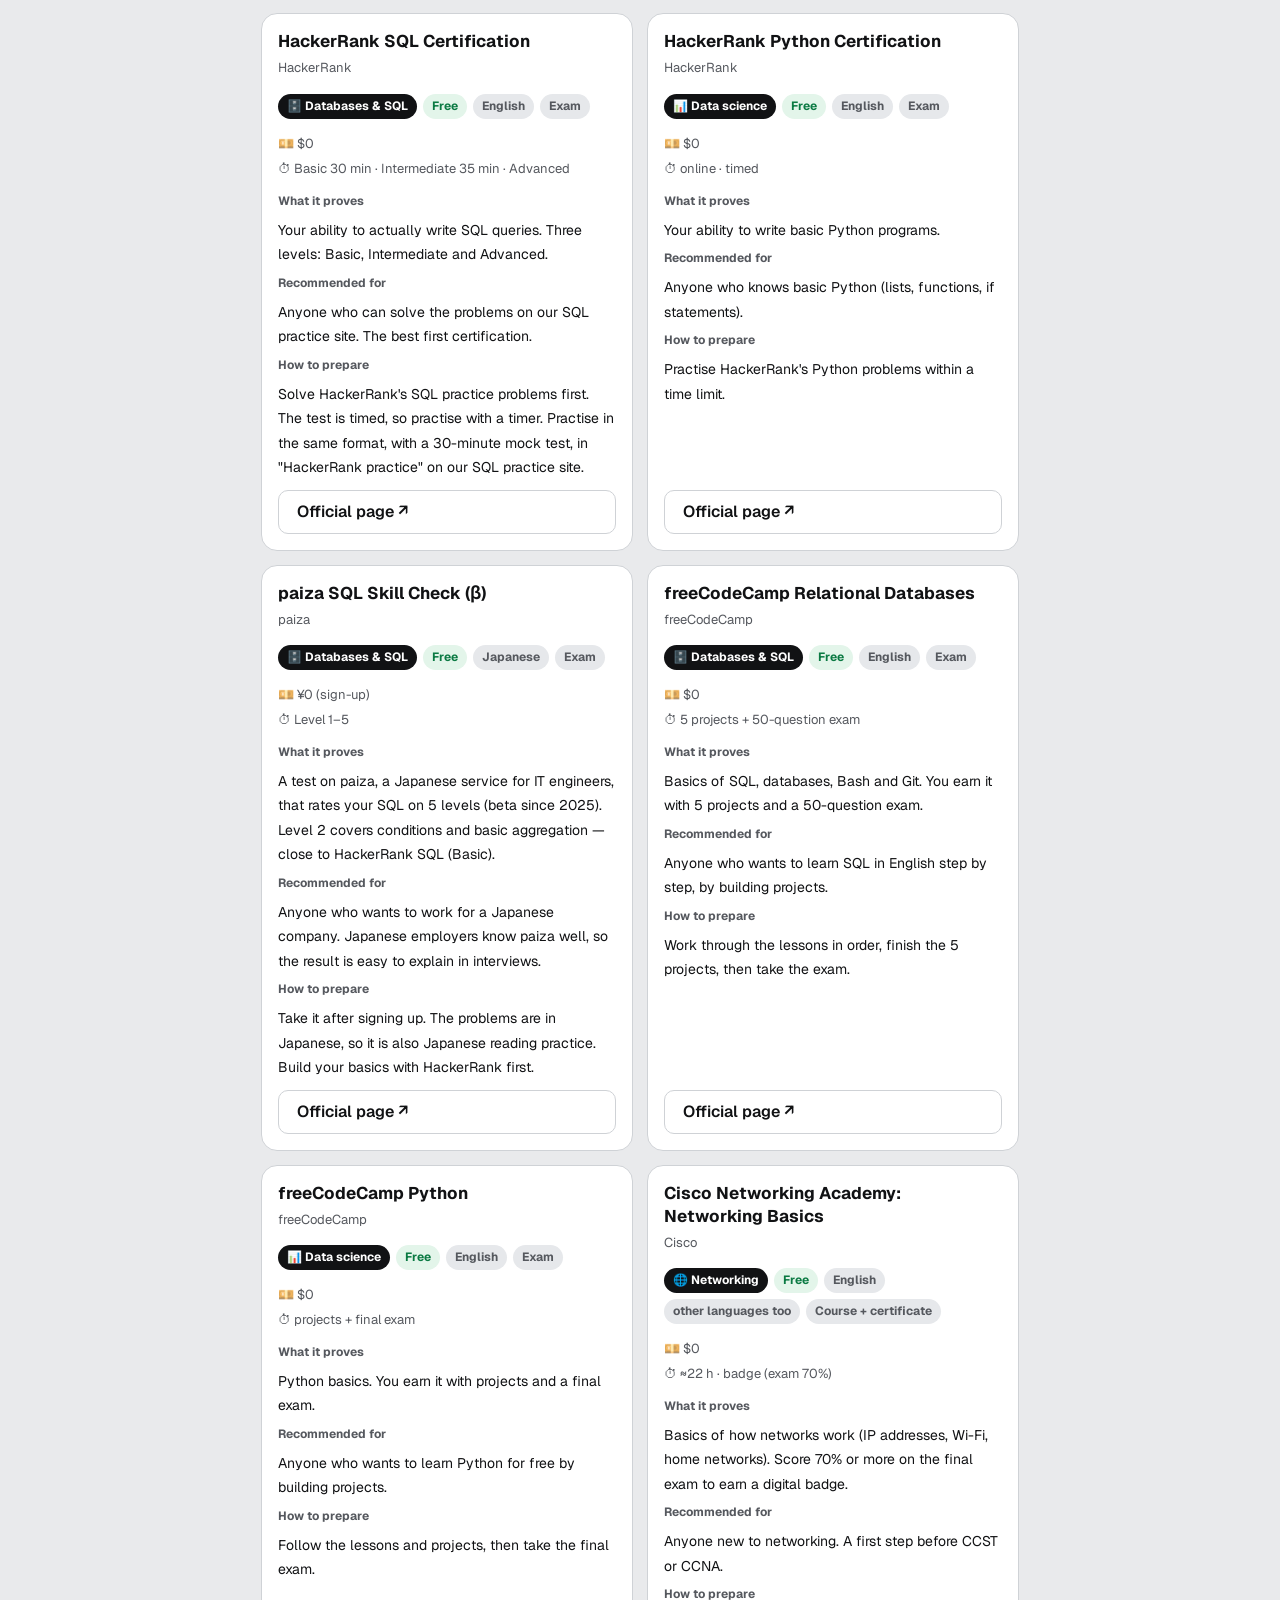
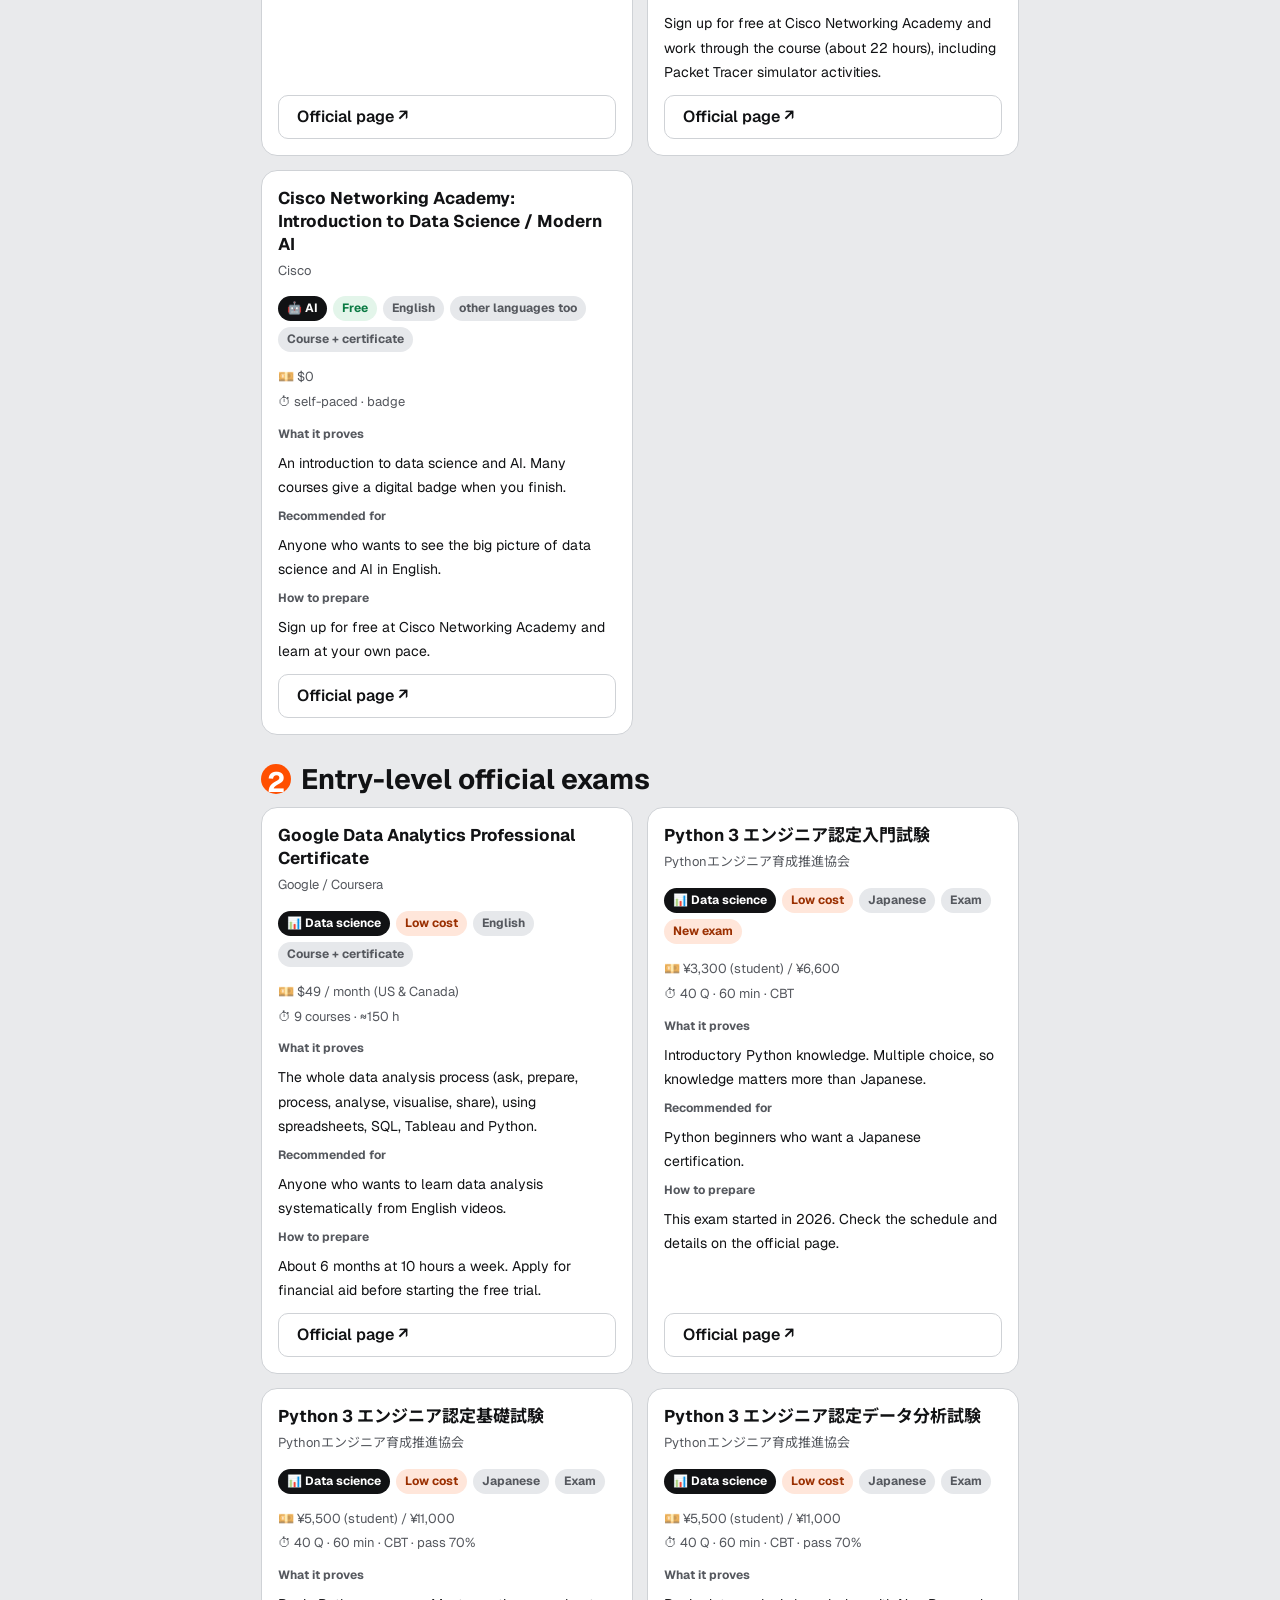
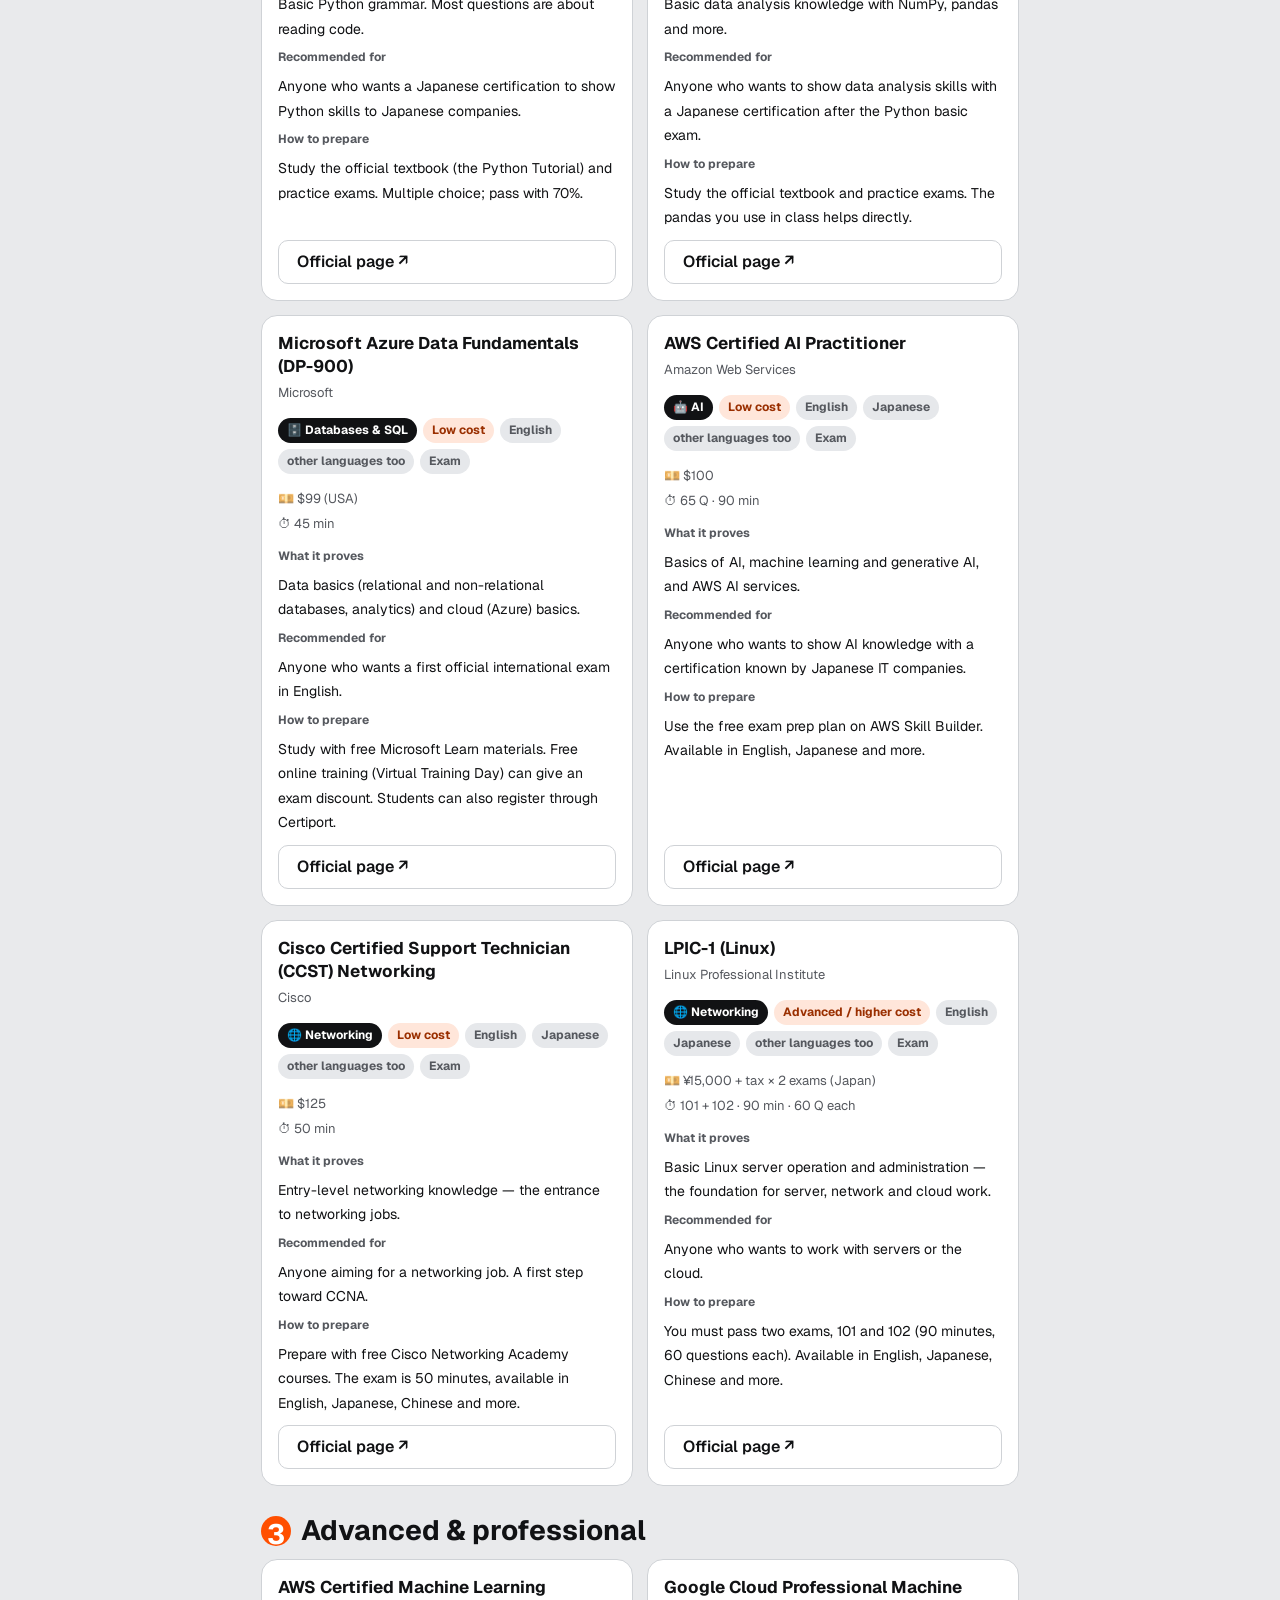
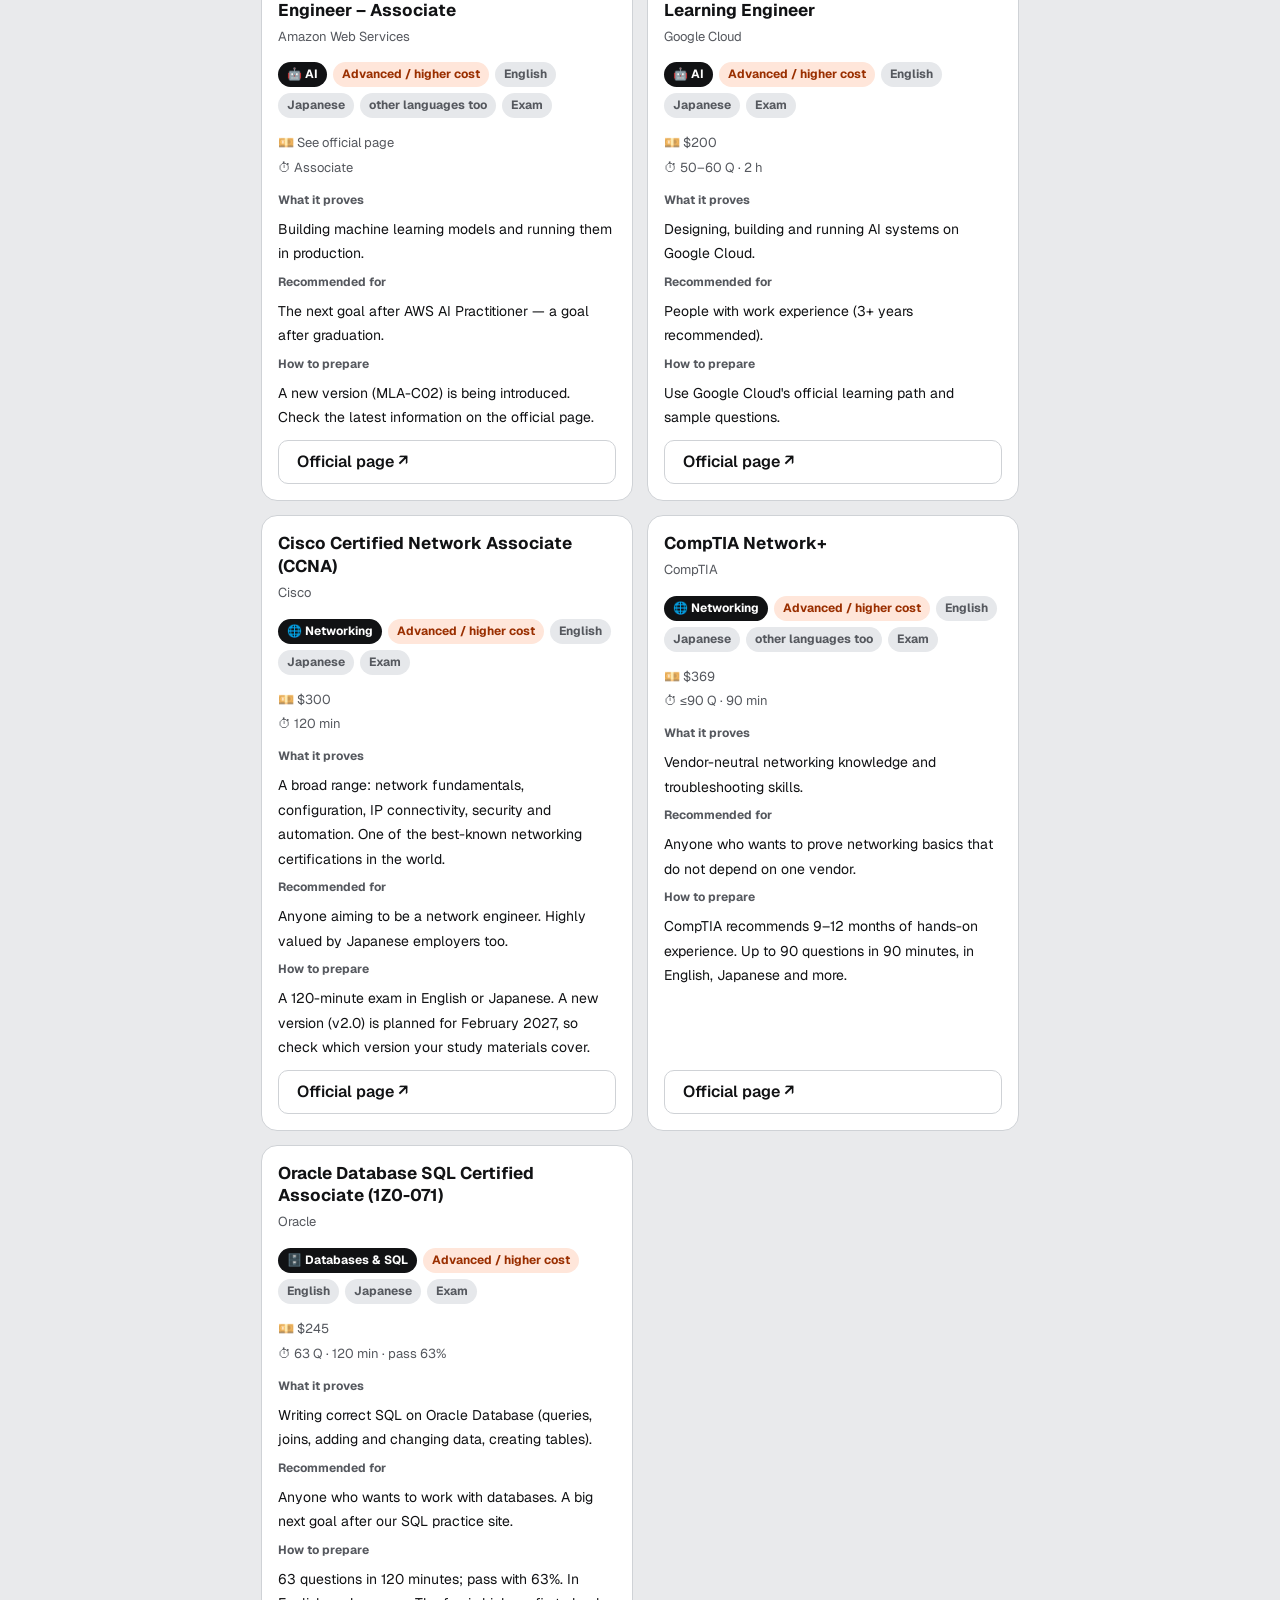
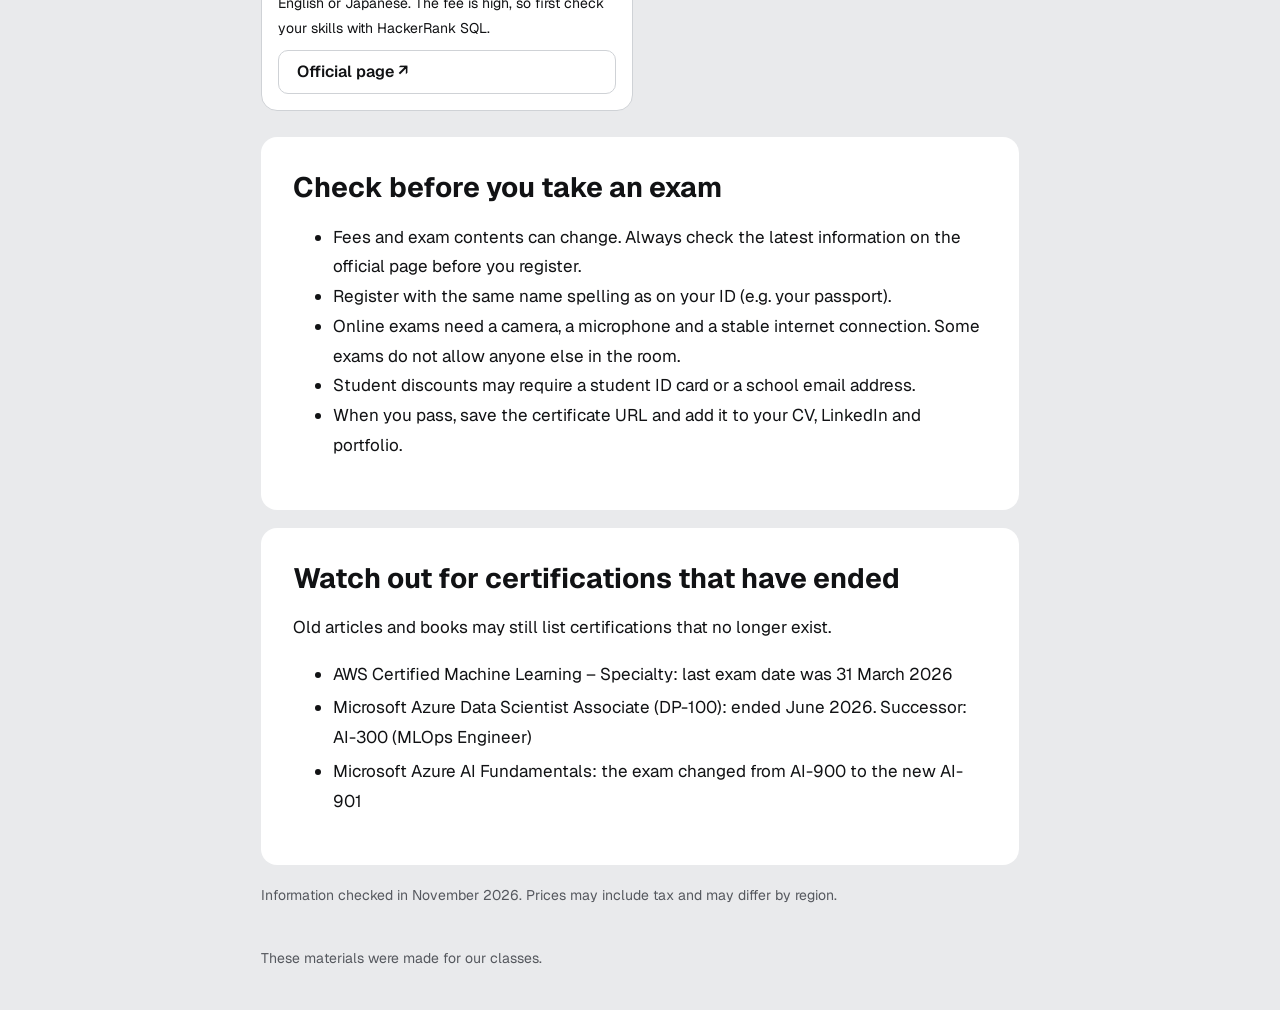
==== commit 32d2cd7e: "certs: add paiza SQL Skill Check; link HackerRank practice mode (11 languages) Co-Authored-By: Claud" ====
--- a/certs/index.html
+++ b/certs/index.html
@@ -6,7 +6,7 @@
 <title>資格ガイド</title>
 <link rel="preconnect" href="https://fonts.googleapis.com"><link rel="preconnect" href="https://fonts.gstatic.com" crossorigin>
 <link href="https://fonts.googleapis.com/css2?family=Geist:wght@400;600;700&family=Noto+Sans+JP:wght@400;700&family=Noto+Sans+SC:wght@400;700&family=Noto+Sans+Devanagari:wght@400;700&family=Noto+Sans+Bengali:wght@400;700&family=Noto+Sans+Sinhala:wght@400;700&family=Noto+Sans+Myanmar:wght@400;700&display=swap" rel="stylesheet">
-<link rel="stylesheet" href="../assets/style.css?v=20261126c">
+<link rel="stylesheet" href="../assets/style.css?v=20261126e">
 <style>
 .finder{display:grid;gap:14px}
 .fq{display:grid;gap:8px}
@@ -59,8 +59,8 @@
  <main id="main"></main>
  <footer data-t="footer"></footer>
 </div>
-<script src="../assets/core.js?v=20261126c"></script>
-<script src="data.js?v=20261126c"></script>
+<script src="../assets/core.js?v=20261126e"></script>
+<script src="data.js?v=20261126e"></script>
 <script>
 {
 const { rb, esc, fill, detect, loadAll, langSelect, apply, fillText, plain } = window.AI;
